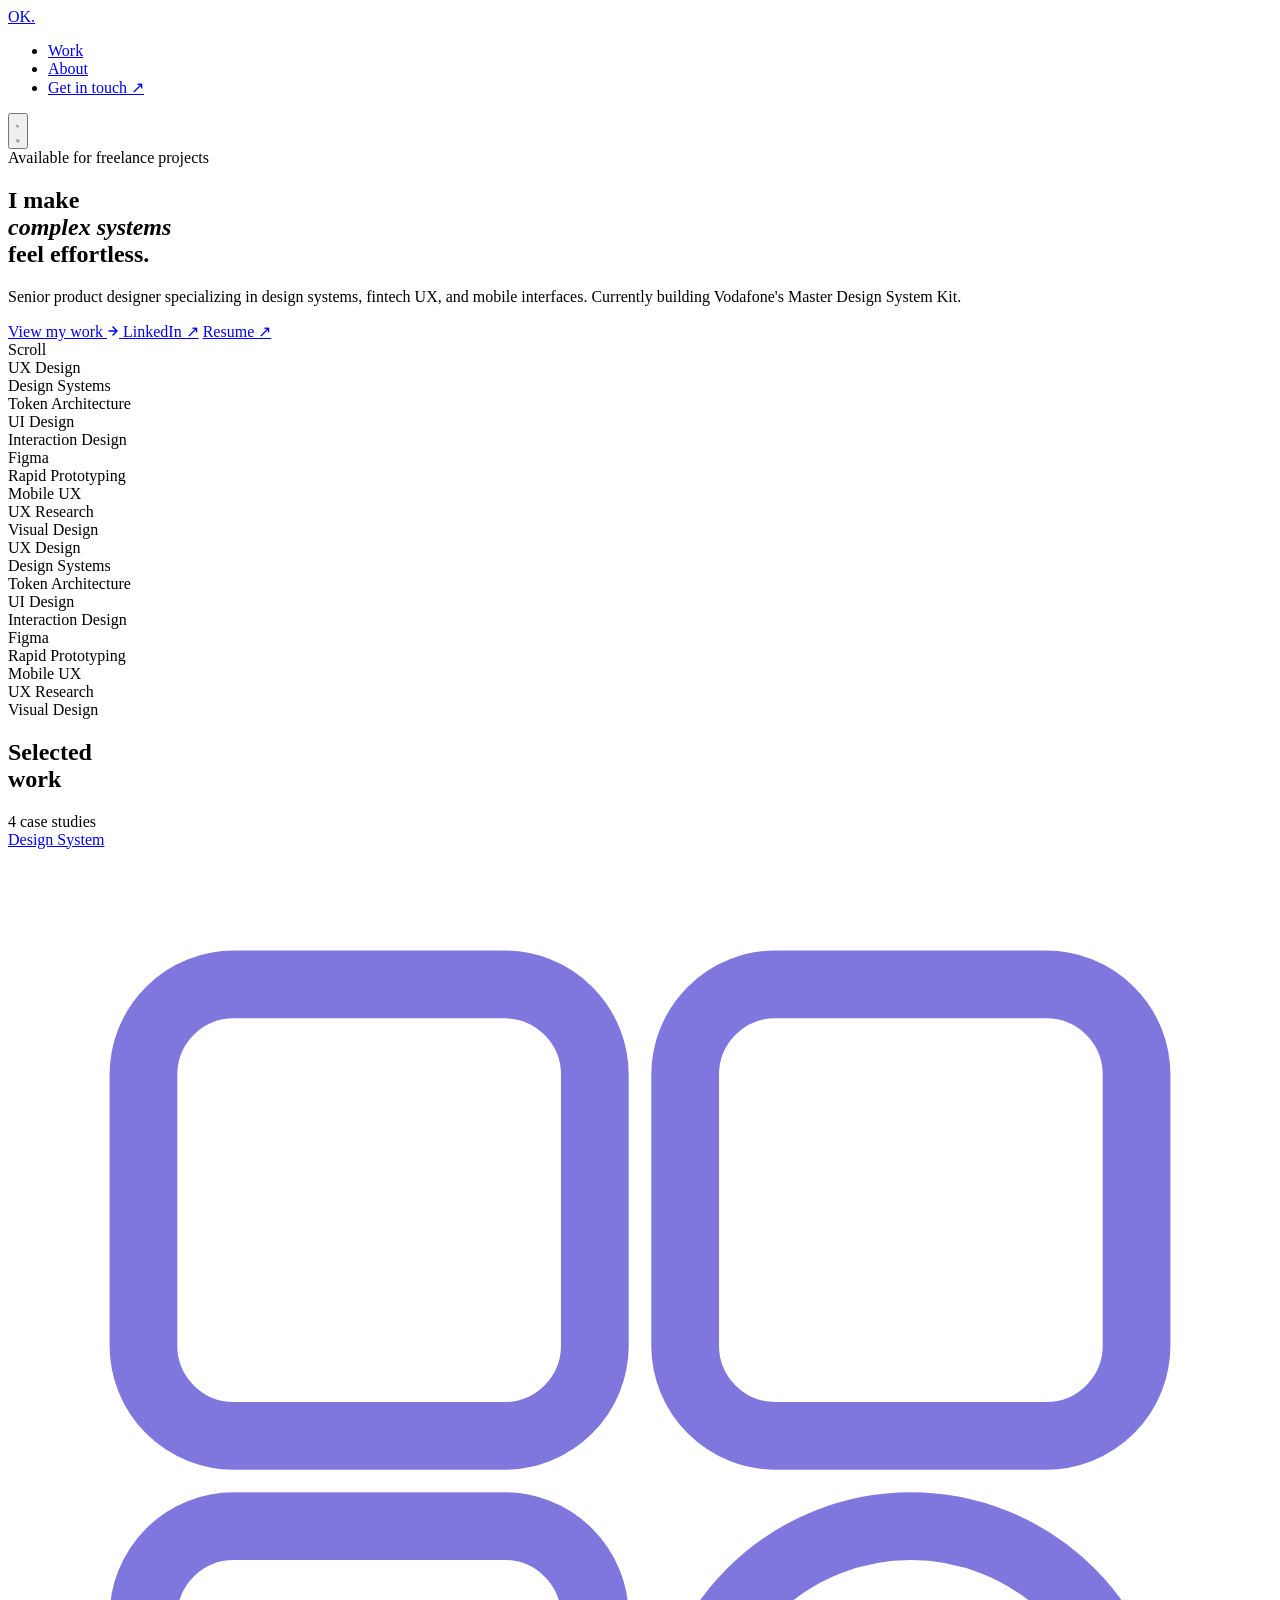
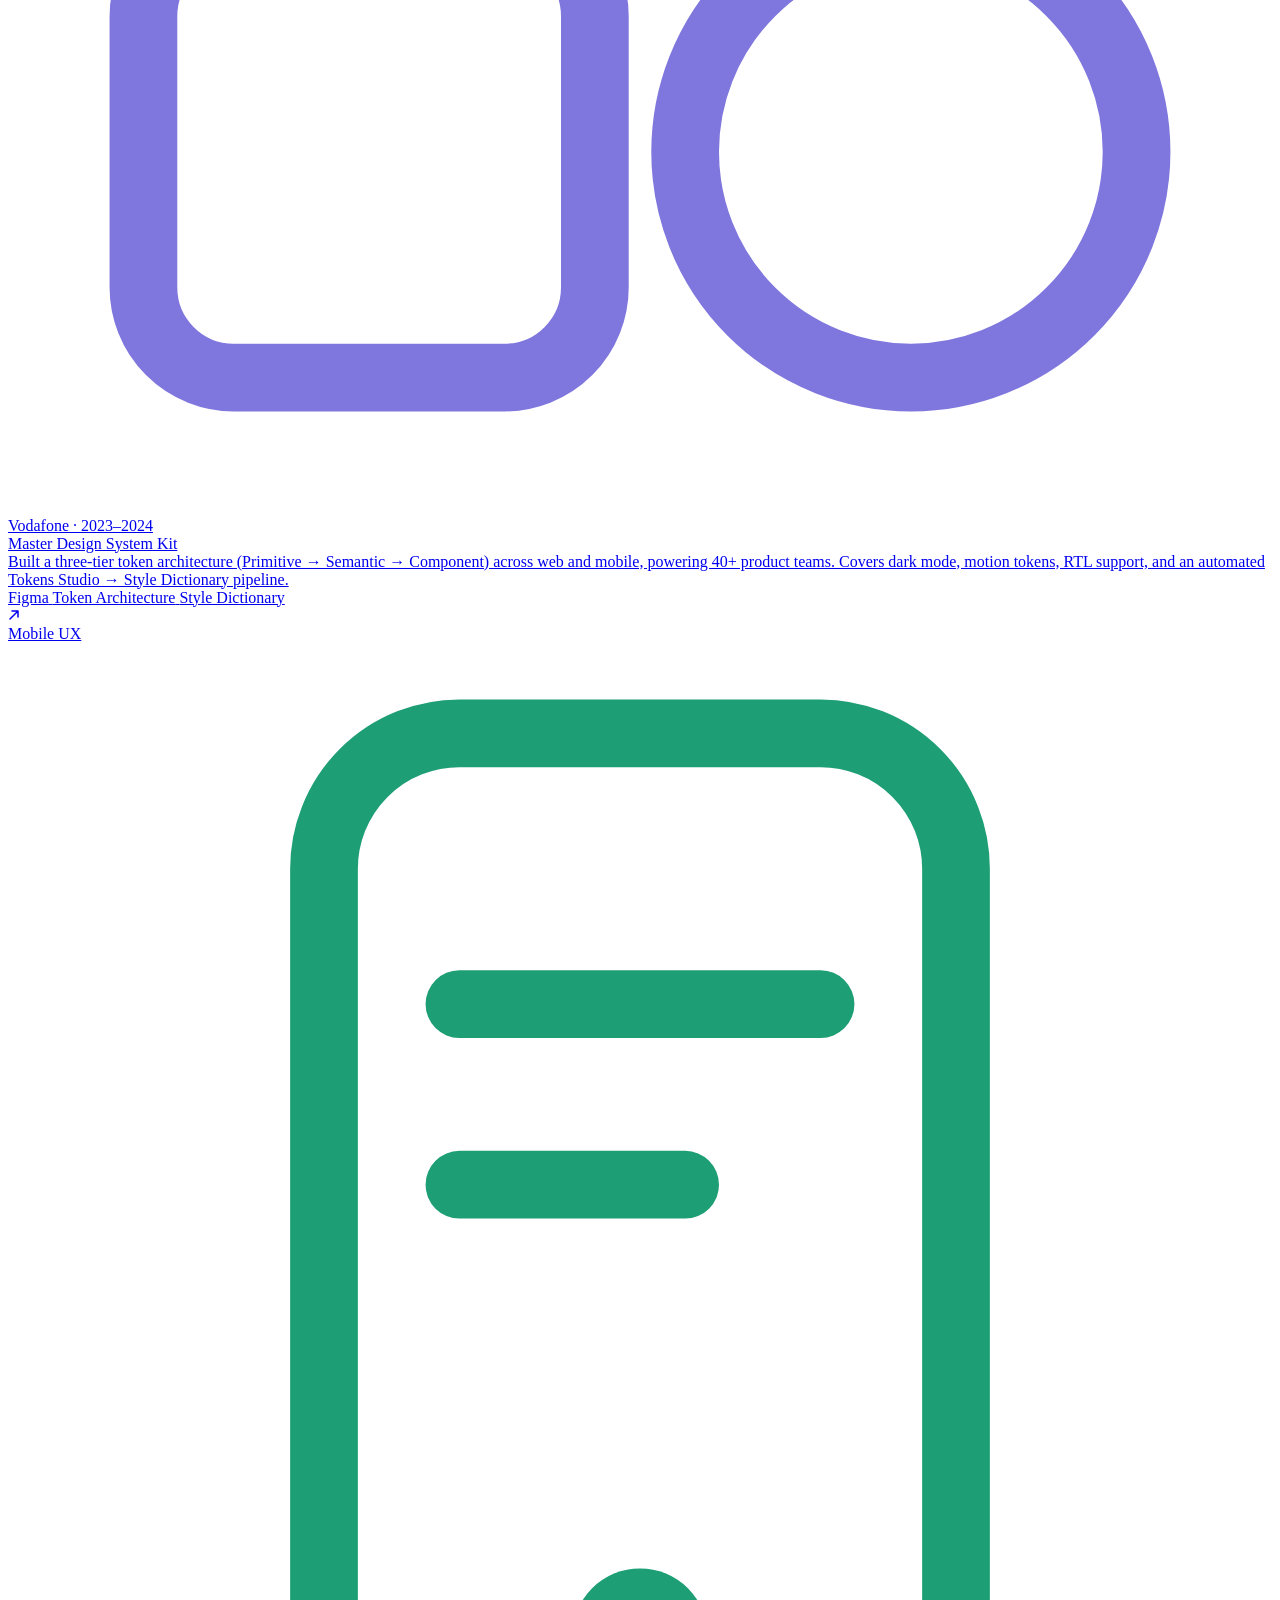
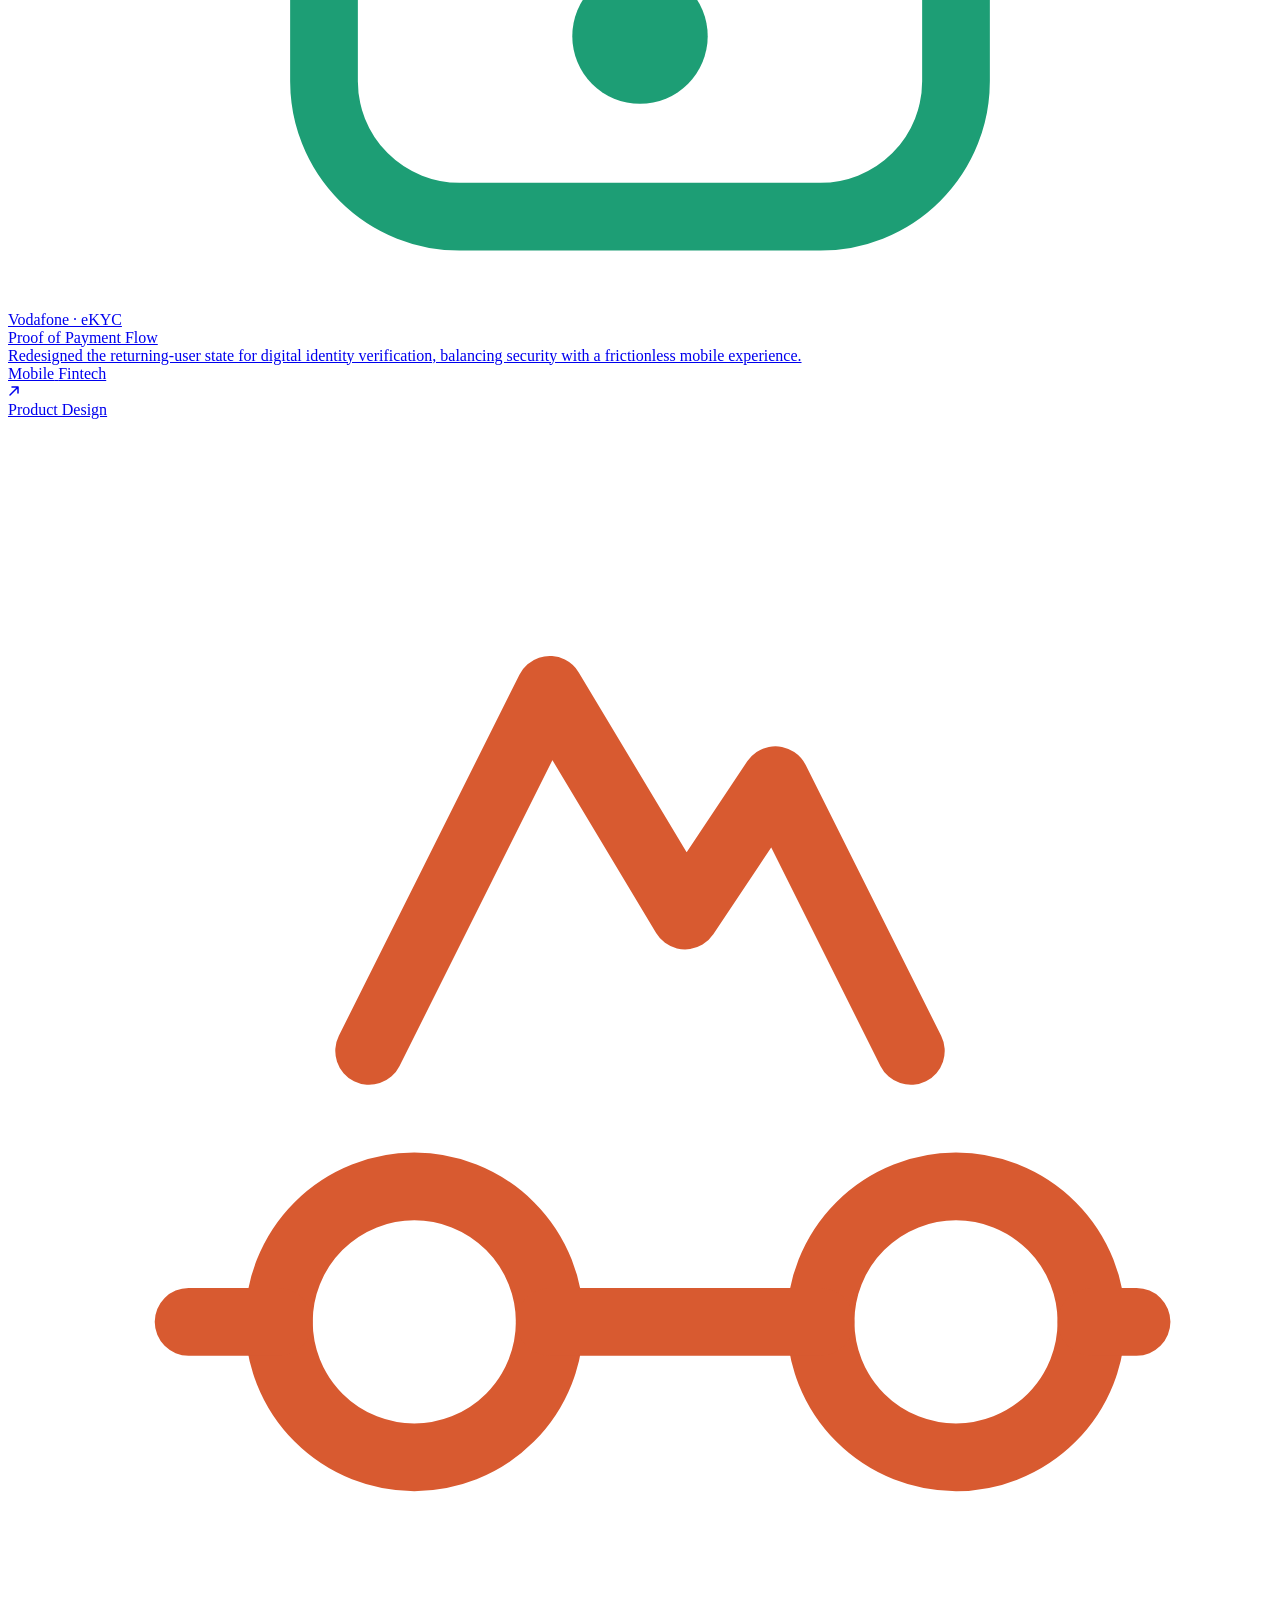
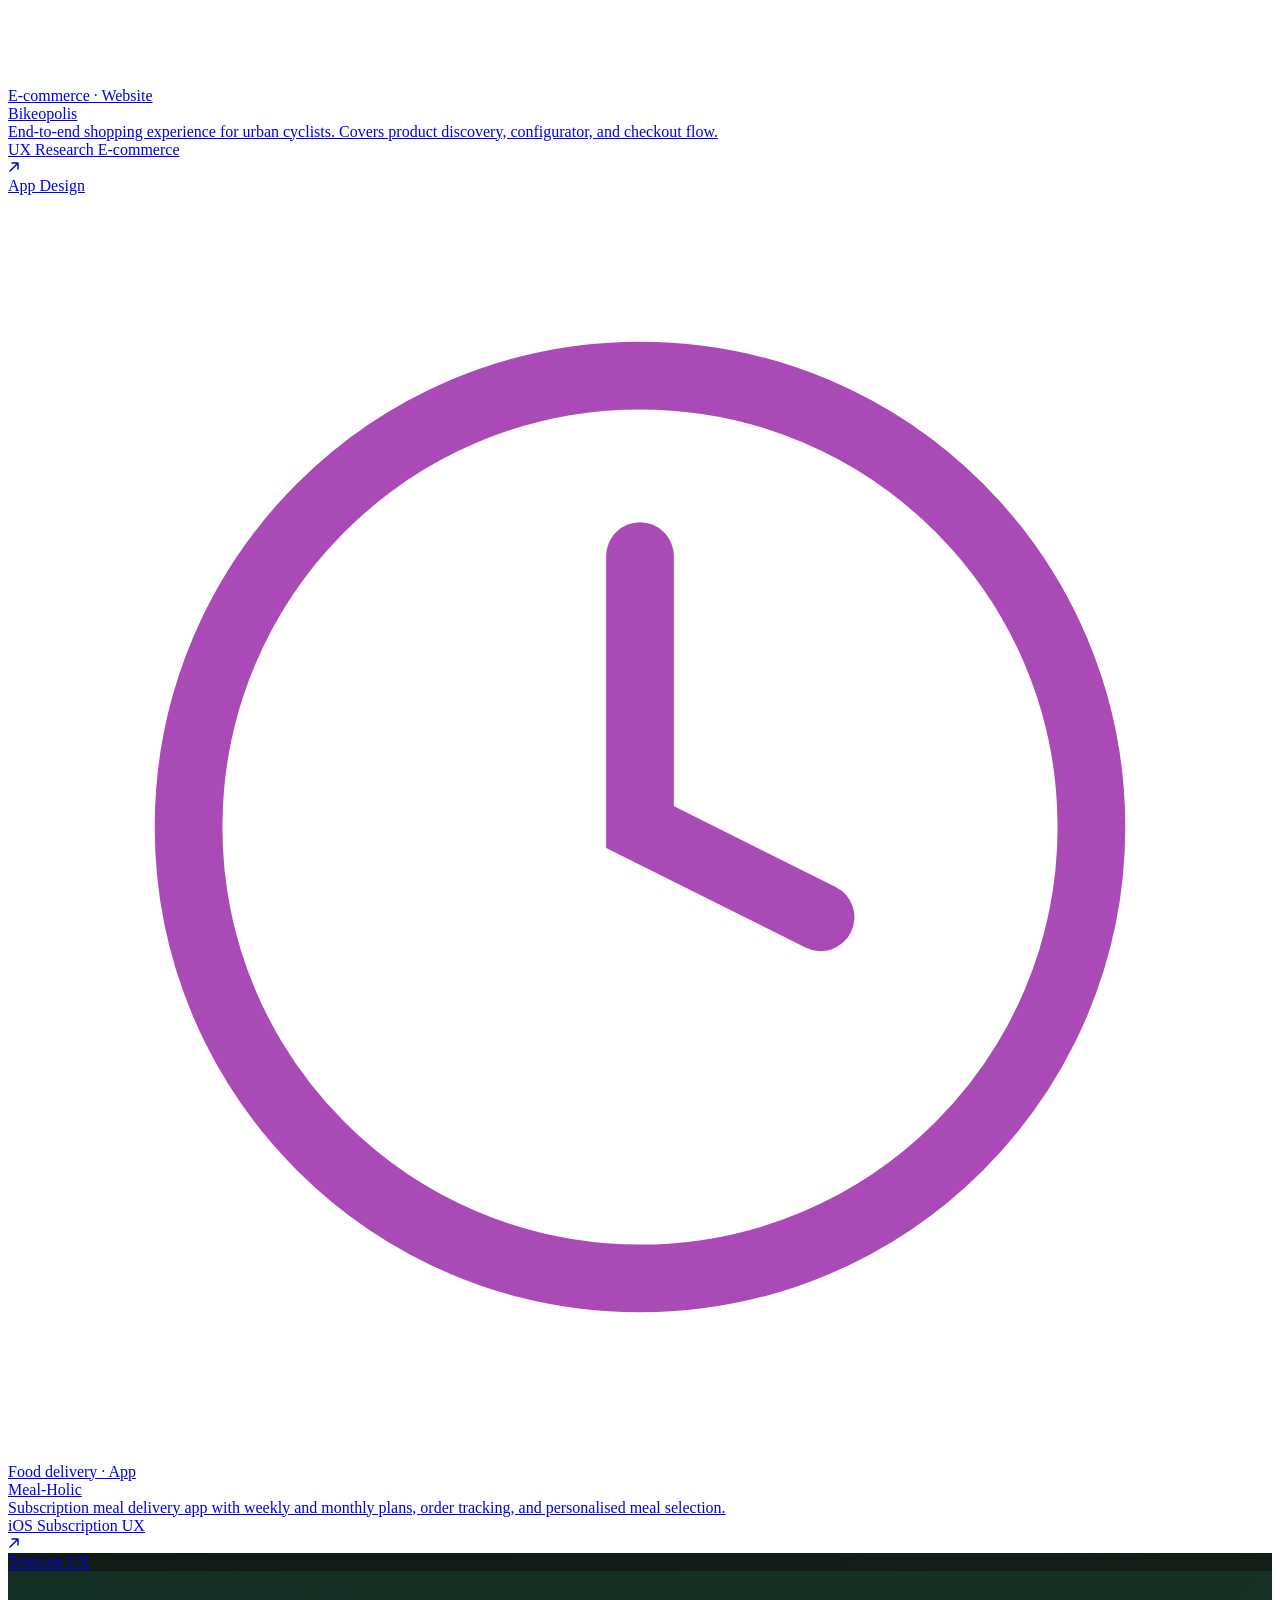
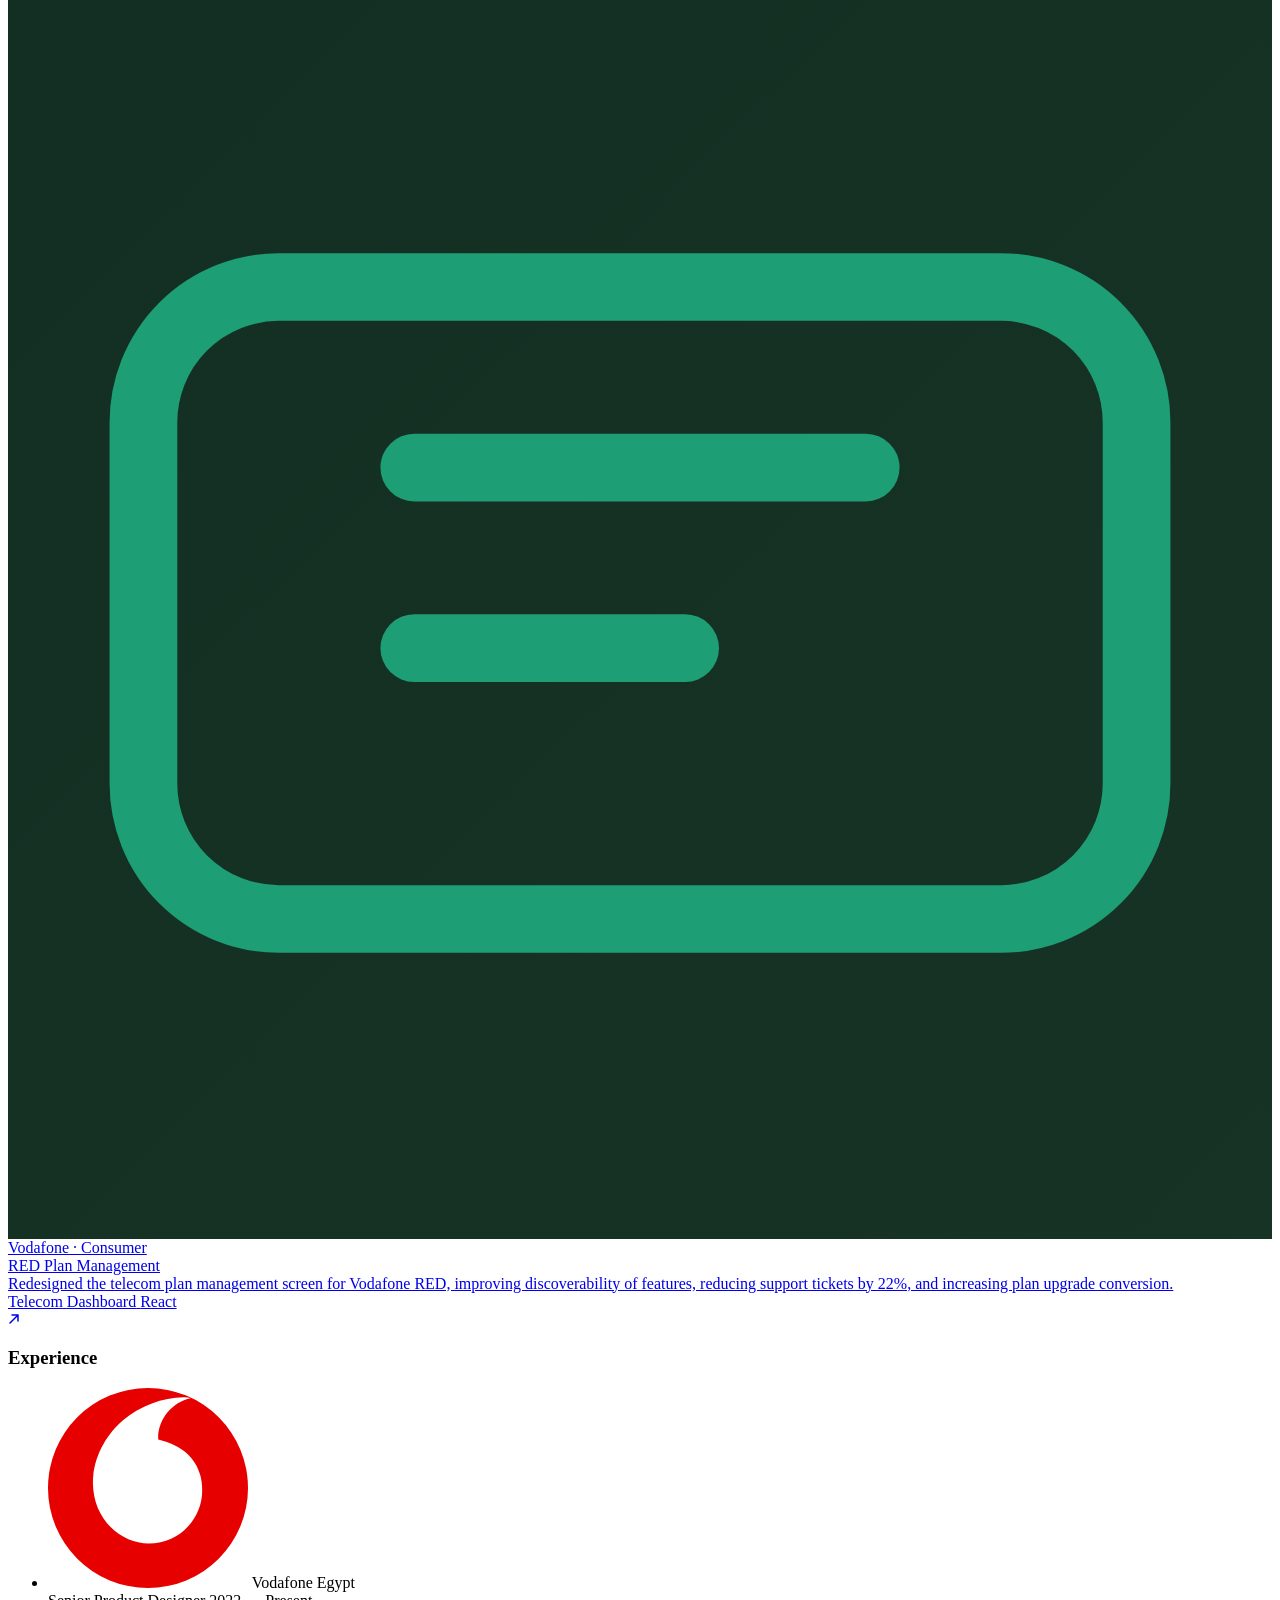
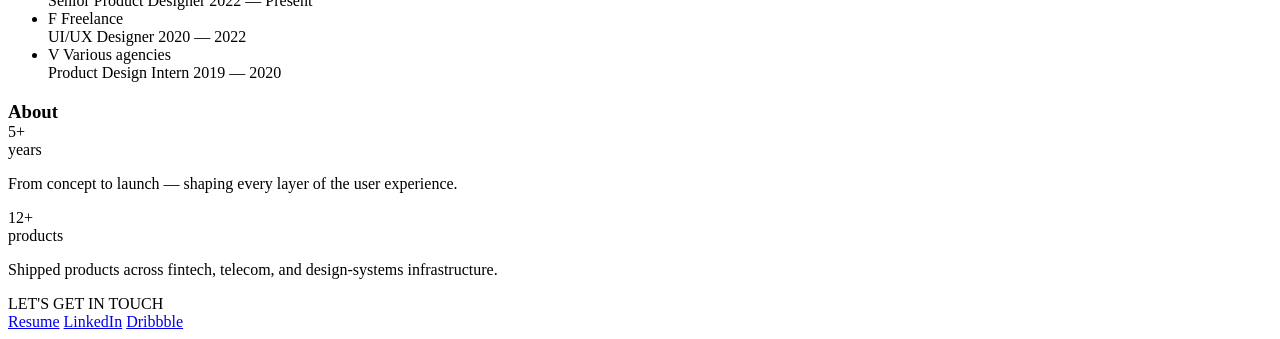
==== index.html @ c0271153 "Organize assets: move svgs to images/, remove old portfolio file" ====
<!DOCTYPE html>
<html lang="en">

<head>
  <meta charset="UTF-8">
  <meta name="viewport" content="width=device-width, initial-scale=1.0">
  <title>Omar Khalifa — Senior Product Designer</title>
  <link rel="preconnect" href="https://fonts.googleapis.com">
  <link
    href="https://fonts.googleapis.com/css2?family=Syne:wght@400;500;600;700;800&family=DM+Sans:ital,opsz,wght@0,9..40,300;0,9..40,400;0,9..40,500;1,9..40,300&display=swap"
    rel="stylesheet">
  <link rel="stylesheet" href="css/styles.css">
</head>

<body>

  <!-- CURSOR -->
  <div class="cursor" id="cursor"></div>

  <!-- NAV -->
  <nav id="nav">
    <div class="nav-pill">
      <a href="#" class="nav-logo">OK.</a>
      <div class="nav-extra">
        <ul class="nav-links">
          <li><a href="#work">Work</a></li>
          <li><a href="#about">About</a></li>
          <li><a href="#contact" class="nav-cta">Get in touch ↗</a></li>
        </ul>
        <button class="theme-toggle" id="themeToggle" aria-label="Toggle theme">
          <svg class="icon-moon" viewBox="0 0 16 16" fill="none">
            <path d="M13 9.5A5.5 5.5 0 1 1 6.5 3a4.5 4.5 0 0 0 6.5 6.5z" stroke="currentColor" stroke-width="1.3"
              stroke-linejoin="round" />
          </svg>
          <svg class="icon-sun" viewBox="0 0 16 16" fill="none">
            <circle cx="8" cy="8" r="3" stroke="currentColor" stroke-width="1.3" />
            <path d="M8 1.5v1.5M8 13v1.5M1.5 8H3M13 8h1.5M3.3 3.3l1 1M11.7 11.7l1 1M3.3 12.7l1-1M11.7 4.3l1-1"
              stroke="currentColor" stroke-width="1.3" stroke-linecap="round" />
          </svg>
        </button>
      </div>
    </div>
  </nav>

  <!-- HERO -->
  <section id="hero">
    <div class="hero-orb"></div>
    <div class="hero-orb-2"></div>
    <div class="hero-grid-line" style="left: 33.33%;"></div>
    <div class="hero-grid-line" style="left: 66.66%;"></div>

    <div class="available-badge">
      <div class="badge-dot"></div>
      <span class="badge-text">Available for freelance projects</span>
    </div>

    <h1 class="hero-headline">
      I make<br>
      <em>complex systems</em><br>
      <span class="muted">feel effortless.</span>
    </h1>

    <p class="hero-sub">
      Senior product designer specializing in design systems, fintech UX, and mobile interfaces. Currently building
      Vodafone's Master Design System Kit.
    </p>

    <div class="hero-actions">
      <a href="#work" class="btn-primary">
        View my work
        <svg width="12" height="12" viewBox="0 0 12 12" fill="none">
          <path d="M2 6h8M6 2l4 4-4 4" stroke="currentColor" stroke-width="1.5" stroke-linecap="round"
            stroke-linejoin="round" />
        </svg>
      </a>
      <a href="https://www.linkedin.com/in/omarkhalifaa/" target="_blank" class="btn-ghost">LinkedIn ↗</a>
      <a href="https://drive.google.com/file/d/1VOLhA-jyheDPpYvbT-YJpB28QQJotLIW/view" target="_blank"
        class="btn-ghost">Resume ↗</a>
    </div>

    <div class="hero-scroll-hint">
      <div class="scroll-line"></div>
      Scroll
    </div>
  </section>

  <!-- MARQUEE -->
  <div class="marquee-section">
    <div class="marquee-track">
      <!-- repeated twice for seamless loop -->
      <div class="marquee-item"><span>UX Design</span>
        <div class="marquee-dot"></div>
      </div>
      <div class="marquee-item"><span>Design Systems</span>
        <div class="marquee-dot"></div>
      </div>
      <div class="marquee-item"><span>Token Architecture</span>
        <div class="marquee-dot"></div>
      </div>
      <div class="marquee-item"><span>UI Design</span>
        <div class="marquee-dot"></div>
      </div>
      <div class="marquee-item"><span>Interaction Design</span>
        <div class="marquee-dot"></div>
      </div>
      <div class="marquee-item"><span>Figma</span>
        <div class="marquee-dot"></div>
      </div>
      <div class="marquee-item"><span>Rapid Prototyping</span>
        <div class="marquee-dot"></div>
      </div>
      <div class="marquee-item"><span>Mobile UX</span>
        <div class="marquee-dot"></div>
      </div>
      <div class="marquee-item"><span>UX Research</span>
        <div class="marquee-dot"></div>
      </div>
      <div class="marquee-item"><span>Visual Design</span>
        <div class="marquee-dot"></div>
      </div>
      <div class="marquee-item"><span>UX Design</span>
        <div class="marquee-dot"></div>
      </div>
      <div class="marquee-item"><span>Design Systems</span>
        <div class="marquee-dot"></div>
      </div>
      <div class="marquee-item"><span>Token Architecture</span>
        <div class="marquee-dot"></div>
      </div>
      <div class="marquee-item"><span>UI Design</span>
        <div class="marquee-dot"></div>
      </div>
      <div class="marquee-item"><span>Interaction Design</span>
        <div class="marquee-dot"></div>
      </div>
      <div class="marquee-item"><span>Figma</span>
        <div class="marquee-dot"></div>
      </div>
      <div class="marquee-item"><span>Rapid Prototyping</span>
        <div class="marquee-dot"></div>
      </div>
      <div class="marquee-item"><span>Mobile UX</span>
        <div class="marquee-dot"></div>
      </div>
      <div class="marquee-item"><span>UX Research</span>
        <div class="marquee-dot"></div>
      </div>
      <div class="marquee-item"><span>Visual Design</span>
        <div class="marquee-dot"></div>
      </div>
    </div>
  </div>

  <!-- WORK -->
  <section id="work">
    <div class="work-header reveal">
      <h2 class="work-title">Selected<br>work</h2>
      <span class="work-count">4 case studies</span>
    </div>

    <div class="cards-grid">

      <!-- CARD 1 — wide -->
      <a href="#" class="halo-card reveal reveal-delay-1">
        <div class="card-thumb t1">
          <span class="card-tag-pill">Design System</span>
          <div class="thumb-icon">
            <svg viewBox="0 0 28 28" fill="none" xmlns="http://www.w3.org/2000/svg">
              <rect x="3" y="3" width="10" height="10" rx="2" stroke="#7F77DD" stroke-width="1.5" />
              <rect x="15" y="3" width="10" height="10" rx="2" stroke="#7F77DD" stroke-width="1.5" />
              <rect x="3" y="15" width="10" height="10" rx="2" stroke="#7F77DD" stroke-width="1.5" />
              <circle cx="20" cy="20" r="5" stroke="#7F77DD" stroke-width="1.5" />
            </svg>
          </div>
        </div>
        <div class="card-body">
          <div class="card-category">Vodafone · 2023–2024</div>
          <div class="card-title">Master Design System Kit</div>
          <div class="card-desc">Built a three-tier token architecture (Primitive → Semantic → Component) across web and
            mobile, powering 40+ product teams. Covers dark mode, motion tokens, RTL support, and an automated Tokens
            Studio → Style Dictionary pipeline.</div>
        </div>
        <div class="card-footer">
          <div class="card-tags">
            <span class="tag">Figma</span>
            <span class="tag">Token Architecture</span>
            <span class="tag">Style Dictionary</span>
          </div>
          <div class="card-arrow">
            <svg width="12" height="12" viewBox="0 0 12 12" fill="none">
              <path d="M2 10L10 2M10 2H4M10 2v6" stroke="currentColor" stroke-width="1.5" stroke-linecap="round"
                stroke-linejoin="round" />
            </svg>
          </div>
        </div>
      </a>

      <!-- CARD 2 -->
      <a href="#" class="halo-card reveal reveal-delay-2">
        <div class="card-thumb t2">
          <span class="card-tag-pill">Mobile UX</span>
          <div class="thumb-icon">
            <svg viewBox="0 0 28 28" fill="none" xmlns="http://www.w3.org/2000/svg">
              <rect x="7" y="2" width="14" height="24" rx="3" stroke="#1D9E75" stroke-width="1.5" />
              <circle cx="14" cy="22" r="1.5" fill="#1D9E75" />
              <path d="M10 8h8M10 12h5" stroke="#1D9E75" stroke-width="1.5" stroke-linecap="round" />
            </svg>
          </div>
        </div>
        <div class="card-body">
          <div class="card-category">Vodafone · eKYC</div>
          <div class="card-title">Proof of Payment Flow</div>
          <div class="card-desc">Redesigned the returning-user state for digital identity verification, balancing
            security with a frictionless mobile experience.</div>
        </div>
        <div class="card-footer">
          <div class="card-tags">
            <span class="tag">Mobile</span>
            <span class="tag">Fintech</span>
          </div>
          <div class="card-arrow">
            <svg width="12" height="12" viewBox="0 0 12 12" fill="none">
              <path d="M2 10L10 2M10 2H4M10 2v6" stroke="currentColor" stroke-width="1.5" stroke-linecap="round"
                stroke-linejoin="round" />
            </svg>
          </div>
        </div>
      </a>

      <!-- CARD 3 -->
      <a href="#" class="halo-card reveal reveal-delay-3">
        <div class="card-thumb t3">
          <span class="card-tag-pill">Product Design</span>
          <div class="thumb-icon">
            <svg viewBox="0 0 28 28" fill="none" xmlns="http://www.w3.org/2000/svg">
              <circle cx="9" cy="20" r="3" stroke="#D85A30" stroke-width="1.5" />
              <circle cx="21" cy="20" r="3" stroke="#D85A30" stroke-width="1.5" />
              <path d="M4 20H6M12 20h6M24 20h1" stroke="#D85A30" stroke-width="1.5" stroke-linecap="round" />
              <path d="M8 14l4-8 3 5 2-3 3 6" stroke="#D85A30" stroke-width="1.5" stroke-linecap="round"
                stroke-linejoin="round" />
            </svg>
          </div>
        </div>
        <div class="card-body">
          <div class="card-category">E-commerce · Website</div>
          <div class="card-title">Bikeopolis</div>
          <div class="card-desc">End-to-end shopping experience for urban cyclists. Covers product discovery,
            configurator, and checkout flow.</div>
        </div>
        <div class="card-footer">
          <div class="card-tags">
            <span class="tag">UX Research</span>
            <span class="tag">E-commerce</span>
          </div>
          <div class="card-arrow">
            <svg width="12" height="12" viewBox="0 0 12 12" fill="none">
              <path d="M2 10L10 2M10 2H4M10 2v6" stroke="currentColor" stroke-width="1.5" stroke-linecap="round"
                stroke-linejoin="round" />
            </svg>
          </div>
        </div>
      </a>

      <!-- CARD 4 -->
      <a href="#" class="halo-card reveal reveal-delay-1">
        <div class="card-thumb t4">
          <span class="card-tag-pill">App Design</span>
          <div class="thumb-icon">
            <svg viewBox="0 0 28 28" fill="none" xmlns="http://www.w3.org/2000/svg">
              <path d="M14 4C8.477 4 4 8.477 4 14s4.477 10 10 10 10-4.477 10-10S19.523 4 14 4z" stroke="#AA4AB7"
                stroke-width="1.5" />
              <path d="M14 8v6l4 2" stroke="#AA4AB7" stroke-width="1.5" stroke-linecap="round" />
            </svg>
          </div>
        </div>
        <div class="card-body">
          <div class="card-category">Food delivery · App</div>
          <div class="card-title">Meal-Holic</div>
          <div class="card-desc">Subscription meal delivery app with weekly and monthly plans, order tracking, and
            personalised meal selection.</div>
        </div>
        <div class="card-footer">
          <div class="card-tags">
            <span class="tag">iOS</span>
            <span class="tag">Subscription UX</span>
          </div>
          <div class="card-arrow">
            <svg width="12" height="12" viewBox="0 0 12 12" fill="none">
              <path d="M2 10L10 2M10 2H4M10 2v6" stroke="currentColor" stroke-width="1.5" stroke-linecap="round"
                stroke-linejoin="round" />
            </svg>
          </div>
        </div>
      </a>

      <!-- CARD 5 — wide -->
      <a href="#" class="halo-card reveal reveal-delay-2">
        <div class="card-thumb t1" style="background: linear-gradient(135deg, #121a14 0%, #162018 100%);">
          <span class="card-tag-pill">Telecom UX</span>
          <div class="thumb-icon" style="background: rgba(29,158,117,0.15);">
            <svg viewBox="0 0 28 28" fill="none" xmlns="http://www.w3.org/2000/svg">
              <rect x="3" y="7" width="22" height="14" rx="3" stroke="#1D9E75" stroke-width="1.5" />
              <path d="M9 11h10M9 15h6" stroke="#1D9E75" stroke-width="1.5" stroke-linecap="round" />
            </svg>
          </div>
        </div>
        <div class="card-body">
          <div class="card-category">Vodafone · Consumer</div>
          <div class="card-title">RED Plan Management</div>
          <div class="card-desc">Redesigned the telecom plan management screen for Vodafone RED, improving
            discoverability of features, reducing support tickets by 22%, and increasing plan upgrade conversion.</div>
        </div>
        <div class="card-footer">
          <div class="card-tags">
            <span class="tag">Telecom</span>
            <span class="tag">Dashboard</span>
            <span class="tag">React</span>
          </div>
          <div class="card-arrow">
            <svg width="12" height="12" viewBox="0 0 12 12" fill="none">
              <path d="M2 10L10 2M10 2H4M10 2v6" stroke="currentColor" stroke-width="1.5" stroke-linecap="round"
                stroke-linejoin="round" />
            </svg>
          </div>
        </div>
      </a>

    </div>
  </section>

  <!-- ABOUT -->
  <section id="about">

    <div class="experience-block reveal">
      <h3 class="exp-heading">Experience</h3>
      <ul class="exp-rows">
        <li class="exp-row">
          <div class="exp-left">
            <span class="exp-logo exp-logo-vodafone" aria-hidden="true">
              <img class="exp-logo-img" src="images/vodafone.svg" alt="">
            </span>
            <span class="exp-company-name">Vodafone Egypt</span>
          </div>
          <div class="exp-right">
            <span class="exp-role-name">Senior Product Designer</span>
            <span class="exp-years">2022 — Present</span>
          </div>
        </li>
        <li class="exp-row">
          <div class="exp-left">
            <span class="exp-logo exp-logo-freelance" aria-hidden="true">F</span>
            <span class="exp-company-name">Freelance</span>
          </div>
          <div class="exp-right">
            <span class="exp-role-name">UI/UX Designer</span>
            <span class="exp-years">2020 — 2022</span>
          </div>
        </li>
        <li class="exp-row">
          <div class="exp-left">
            <span class="exp-logo exp-logo-agency" aria-hidden="true">V</span>
            <span class="exp-company-name">Various agencies</span>
          </div>
          <div class="exp-right">
            <span class="exp-role-name">Product Design Intern</span>
            <span class="exp-years">2019 — 2020</span>
          </div>
        </li>
      </ul>
    </div>

    <div class="about-grid">
      <div class="reveal">
        <h3 class="exp-heading about-main-heading" style="margin-bottom: 0;">About</h3>
      </div>

      <div class="reveal reveal-delay-1">
        <div class="about-stats">
          <div class="about-stat">
            <div class="about-stat-num">5+</div>
            <div class="about-stat-label">years</div>
            <p class="about-stat-desc">From concept to launch — shaping every layer of the user experience.</p>
          </div>
          <div class="about-stat">
            <div class="about-stat-num">12+</div>
            <div class="about-stat-label">products</div>
            <p class="about-stat-desc">Shipped products across fintech, telecom, and design-systems infrastructure.</p>
          </div>
        </div>
      </div>
    </div>

  </section>

  <!-- CONTACT -->
  <section id="contact">
    <div class="contact-bar reveal">
      <div class="contact-left">
        <span class="contact-dot"></span>
        <span class="contact-label">LET'S GET IN TOUCH</span>
      </div>
      <div class="contact-center">
        <a href="https://drive.google.com/file/d/1VOLhA-jyheDPpYvbT-YJpB28QQJotLIW/view" target="_blank"
          class="contact-pill">Resume</a>
        <a href="https://www.linkedin.com/in/omarkhalifaa/" target="_blank" class="contact-pill">LinkedIn</a>
        <a href="https://dribbble.com" target="_blank" class="contact-pill">Dribbble</a>
      </div>
      <div class="contact-right"></div>
    </div>
  </section>

  <script src="js/main.js"></script>
</body>

</html>
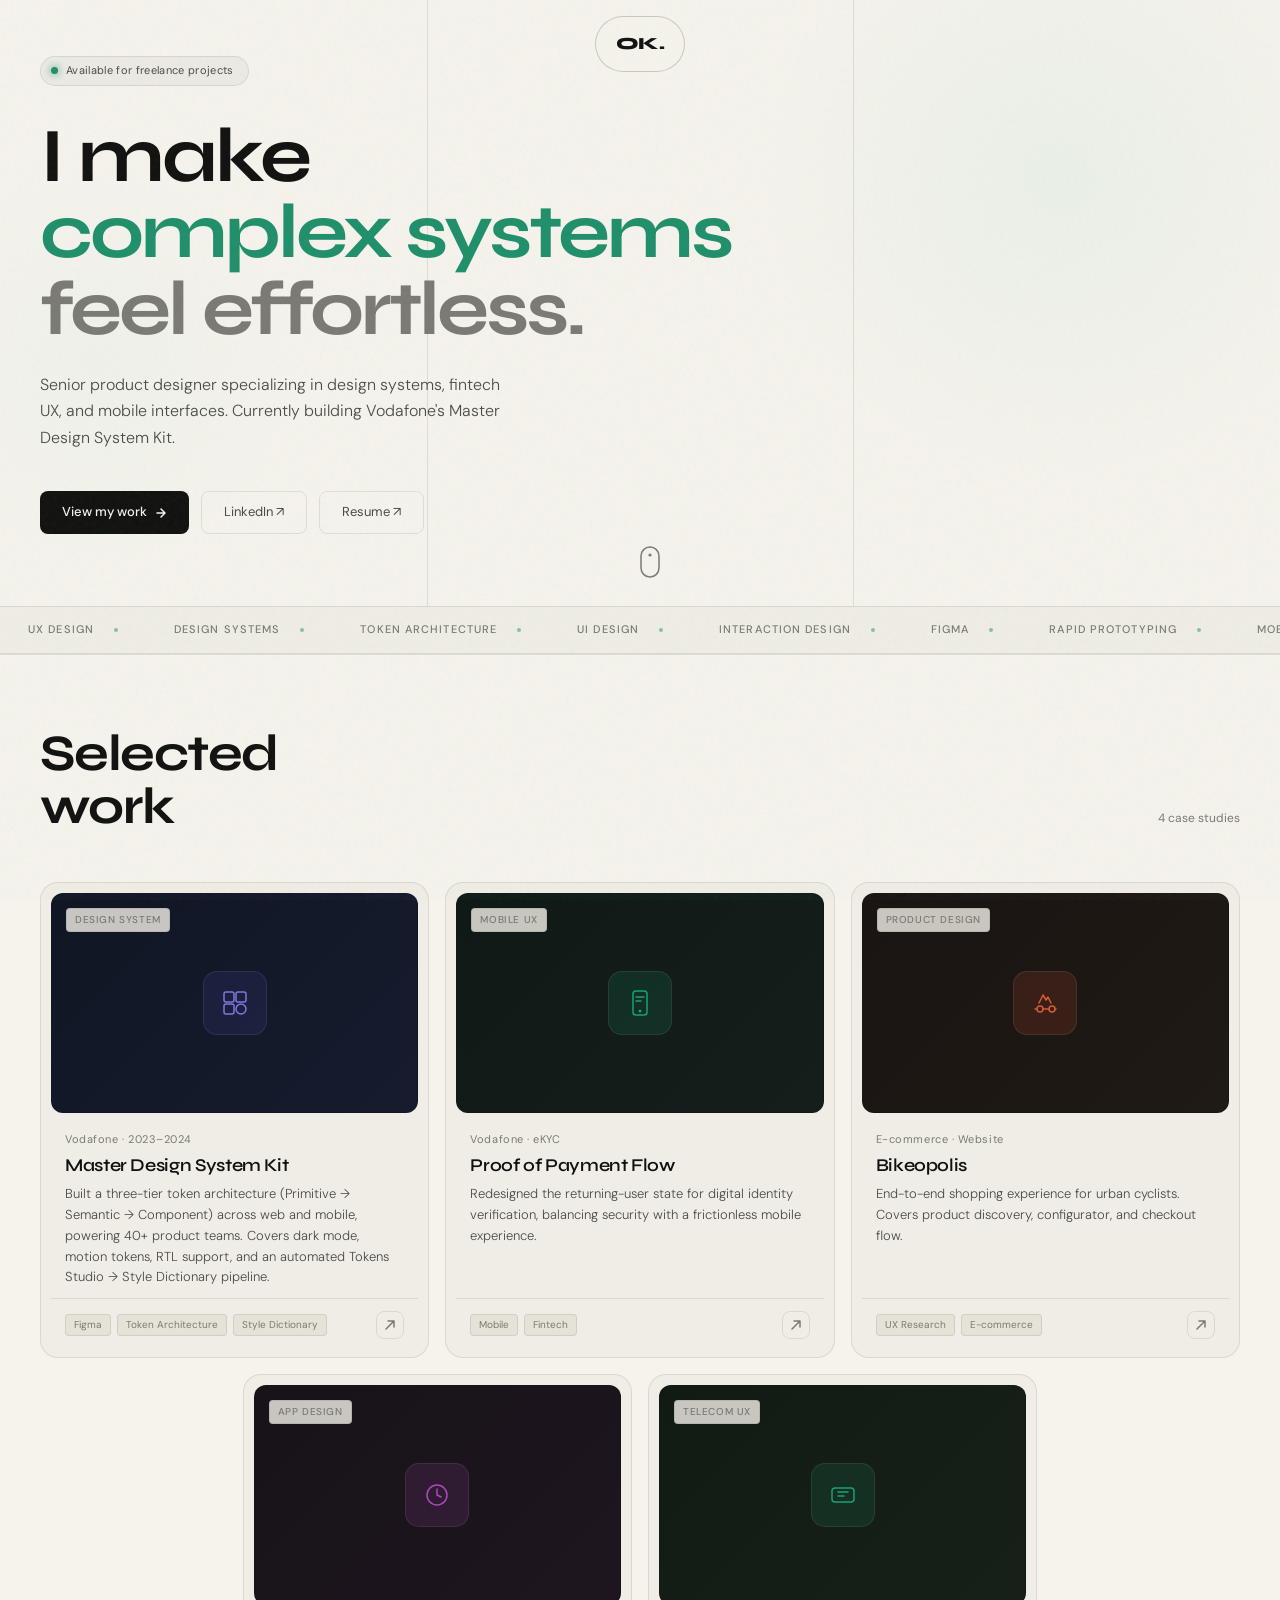
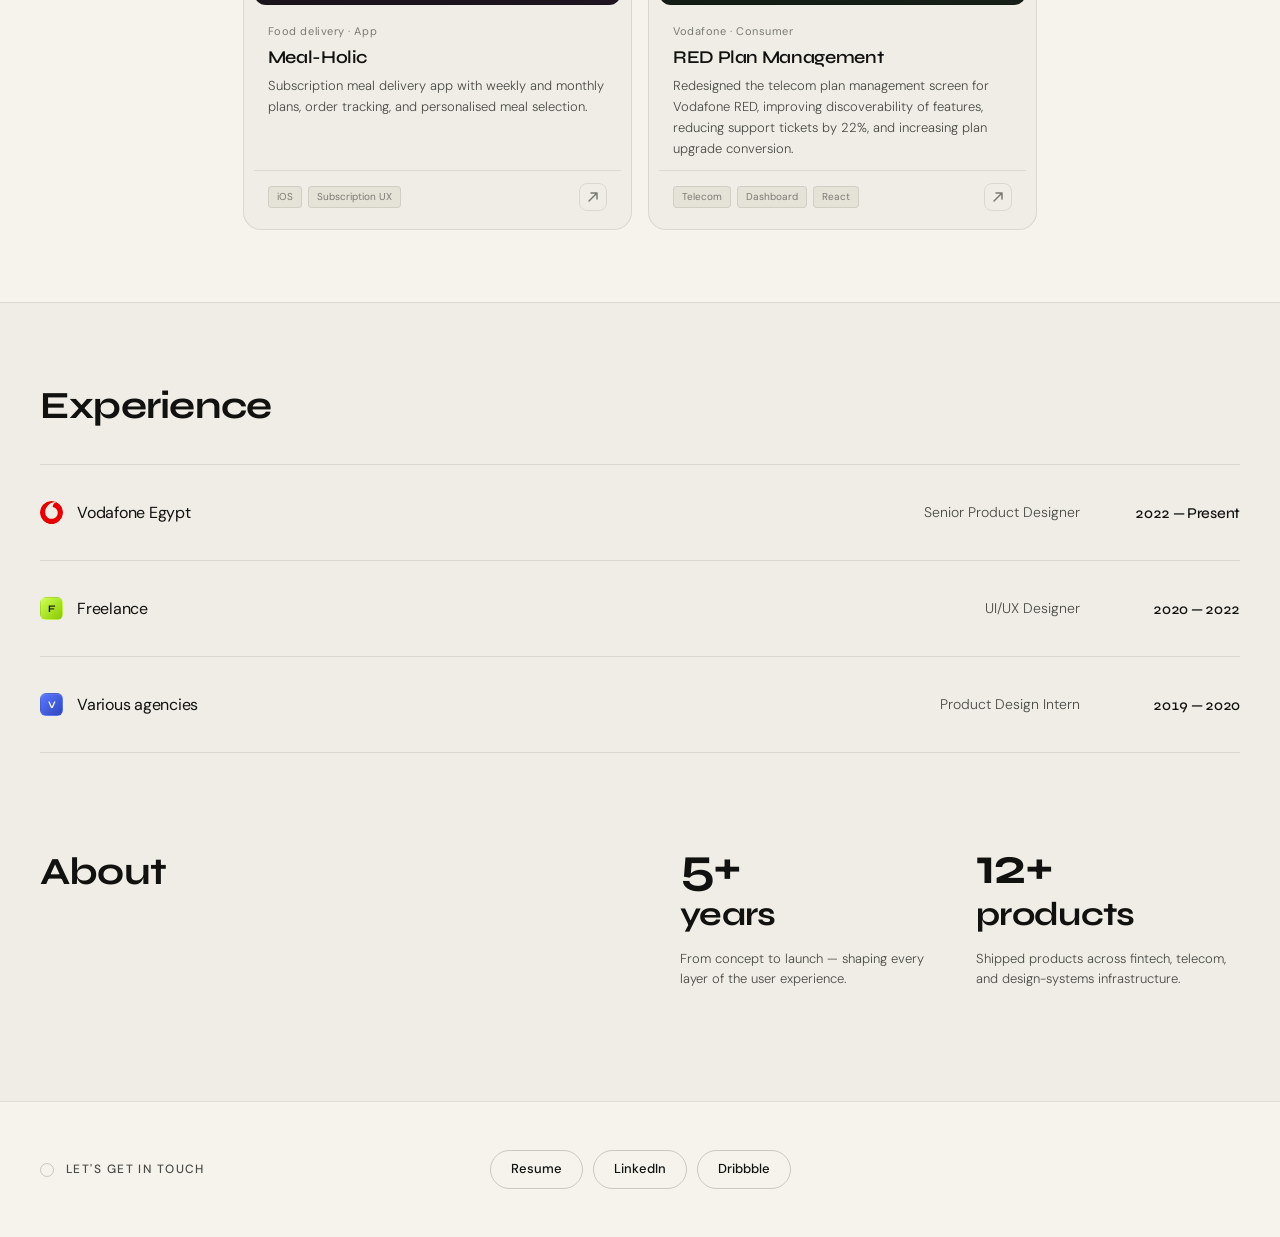
==== commit 5deb21c2: "Improve mobile UX: touch hover FX, nav auto-collapse, scroll indicator - Disable custom cursor and h" ====
--- a/index.html
+++ b/index.html
@@ -78,9 +78,11 @@
         class="btn-ghost">Resume ↗</a>
     </div>
 
-    <div class="hero-scroll-hint">
-      <div class="scroll-line"></div>
-      Scroll
+    <div class="hero-scroll-hint" aria-hidden="true">
+      <svg class="scroll-mouse" viewBox="0 0 20 32" fill="none">
+        <rect x="1" y="1" width="18" height="30" rx="9" stroke="currentColor" stroke-width="1.5"/>
+        <circle class="scroll-wheel" cx="10" cy="9" r="1.6" fill="currentColor"/>
+      </svg>
     </div>
   </section>
 
--- a/css/styles.css
+++ b/css/styles.css
@@ -0,0 +1,1155 @@
+*, *::before, *::after { box-sizing: border-box; margin: 0; padding: 0; }
+
+:root {
+  --bg:        #0C0C0B;
+  --bg-2:      #111110;
+  --bg-3:      #181817;
+  --bg-4:      #1F1F1E;
+  --border:    rgba(255,255,255,0.07);
+  --border-2:  rgba(255,255,255,0.12);
+  --text-1:    #F5F4EE;
+  --text-2:    #B8B8B1;
+  --text-3:    #7A7A73;
+  --accent:    #5DCAA5;
+  --accent-dim: rgba(93,202,165,0.1);
+  --red:       #E8524A;
+  --nav-bg:    rgba(12,12,11,0.85);
+  --surface-soft: rgba(255,255,255,0.04);
+  --pill-bg:   rgba(12,12,11,0.7);
+  --noise-opacity: 0.025;
+  --cursor-blend: difference;
+}
+
+[data-theme="light"] {
+  --bg:        #F5F3EC;
+  --bg-2:      #EFEDE5;
+  --bg-3:      #E5E2D8;
+  --bg-4:      #DCD9CE;
+  --border:    rgba(10,10,8,0.09);
+  --border-2:  rgba(10,10,8,0.18);
+  --text-1:    #111110;
+  --text-2:    #4A4A46;
+  --text-3:    #7A7A73;
+  --accent:    #1F8F6A;
+  --accent-dim: rgba(31,143,106,0.12);
+  --red:       #C4372F;
+  --nav-bg:    rgba(245,243,236,0.85);
+  --surface-soft: rgba(10,10,8,0.035);
+  --pill-bg:   rgba(245,243,236,0.8);
+  --noise-opacity: 0.04;
+  --cursor-blend: normal;
+}
+
+html { scroll-behavior: smooth; }
+
+body {
+  background: var(--bg);
+  color: var(--text-1);
+  font-family: 'DM Sans', sans-serif;
+  font-size: 15px;
+  line-height: 1.6;
+  overflow-x: hidden;
+  -webkit-font-smoothing: antialiased;
+  transition: background 0.3s ease, color 0.3s ease;
+}
+
+.theme-toggle {
+  display: inline-flex;
+  align-items: center;
+  justify-content: center;
+  width: 32px;
+  height: 32px;
+  border-radius: 8px;
+  border: 1px solid var(--border-2);
+  background: transparent;
+  color: var(--text-2);
+  cursor: pointer;
+  padding: 0;
+  transition: color 0.2s, border-color 0.2s, background 0.2s;
+}
+.theme-toggle:hover { color: var(--text-1); background: var(--bg-3); }
+.theme-toggle svg { width: 15px; height: 15px; }
+.theme-toggle .icon-sun { display: none; }
+.theme-toggle .icon-moon { display: block; }
+[data-theme="light"] .theme-toggle .icon-sun { display: block; }
+[data-theme="light"] .theme-toggle .icon-moon { display: none; }
+
+/* ── NOISE OVERLAY ── */
+body::before {
+  content: '';
+  position: fixed;
+  inset: 0;
+  background-image: url("data:image/svg+xml,%3Csvg viewBox='0 0 256 256' xmlns='http://www.w3.org/2000/svg'%3E%3Cfilter id='noise'%3E%3CfeTurbulence type='fractalNoise' baseFrequency='0.9' numOctaves='4' stitchTiles='stitch'/%3E%3C/filter%3E%3Crect width='100%25' height='100%25' filter='url(%23noise)' opacity='1'/%3E%3C/svg%3E");
+  opacity: var(--noise-opacity);
+  pointer-events: none;
+  z-index: 9999;
+}
+
+/* ── NAV ── */
+nav {
+  position: fixed;
+  top: 16px; left: 0; right: 0;
+  z-index: 100;
+  display: flex;
+  justify-content: center;
+  pointer-events: none;
+}
+
+.nav-pill {
+  pointer-events: auto;
+  display: flex;
+  align-items: center;
+  gap: 0;
+  height: 56px;
+  padding: 0 20px;
+  border-radius: 100px;
+  border: 1px solid var(--border-2);
+  background: var(--nav-bg);
+  backdrop-filter: blur(14px);
+  -webkit-backdrop-filter: blur(14px);
+  transition: gap 1.6s cubic-bezier(0.22, 1, 0.36, 1), padding 1.6s cubic-bezier(0.22, 1, 0.36, 1);
+}
+
+.nav-extra {
+  display: flex;
+  align-items: center;
+  gap: 24px;
+  max-width: 0;
+  opacity: 0;
+  overflow-x: clip;
+  overflow-y: visible;
+  white-space: nowrap;
+  transform: translateX(-4px);
+  transition: max-width 1.7s cubic-bezier(0.22, 1, 0.36, 1), opacity 1.1s ease 0.25s, transform 1.4s cubic-bezier(0.22, 1, 0.36, 1);
+}
+
+.nav-pill:hover .nav-extra,
+.nav-pill:focus-within .nav-extra {
+  max-width: 800px;
+  opacity: 1;
+  transform: translateX(0);
+}
+
+.nav-pill:hover,
+.nav-pill:focus-within {
+  gap: 22px;
+  padding: 0 14px 0 22px;
+}
+
+.nav-logo {
+  font-family: 'Syne', sans-serif;
+  font-weight: 800;
+  font-size: 17px;
+  color: var(--text-1);
+  letter-spacing: -0.02em;
+  text-decoration: none;
+}
+
+.nav-links {
+  display: flex;
+  align-items: center;
+  gap: 32px;
+  list-style: none;
+  flex-shrink: 0;
+}
+
+.nav-links li { flex-shrink: 0; }
+.nav-extra > * { flex-shrink: 0; }
+
+.nav-links a {
+  font-size: 13px;
+  color: var(--text-2);
+  text-decoration: none;
+  transition: color 0.2s;
+}
+.nav-links a:hover { color: var(--text-1); }
+
+.nav-cta {
+  font-size: 12px;
+  font-weight: 500;
+  color: var(--text-1);
+  background: transparent;
+  border: 1px solid var(--border-2);
+  border-radius: 6px;
+  padding: 7px 16px;
+  text-decoration: none;
+  transition: background 0.2s, border-color 0.2s;
+}
+.nav-cta:hover {
+  background: var(--bg-3);
+  border-color: rgba(255,255,255,0.2);
+}
+
+/* ── CONTENT LOCK (1920px via dynamic padding) ── */
+
+/* ── HERO ── */
+#hero {
+  min-height: auto;
+  display: flex;
+  flex-direction: column;
+  justify-content: flex-start;
+  padding: 56px max(40px, calc((100% - 1920px) / 2)) 72px;
+  position: relative;
+  overflow: hidden;
+}
+
+#hero::before {
+  content: '';
+  position: absolute;
+  inset: 0;
+  opacity: 0;
+  transition: opacity 0.4s ease;
+  background: radial-gradient(600px circle at var(--mx, 50%) var(--my, 50%), rgba(93,202,165,0.12), transparent 55%);
+  pointer-events: none;
+  z-index: 0;
+}
+
+#hero:hover::before { opacity: 1; }
+
+.hero-orb {
+  position: absolute;
+  top: -120px;
+  right: -80px;
+  width: 600px;
+  height: 600px;
+  border-radius: 50%;
+  background: radial-gradient(circle, rgba(93,202,165,0.07) 0%, transparent 70%);
+  pointer-events: none;
+}
+
+.hero-orb-2 {
+  position: absolute;
+  bottom: 40px;
+  left: -100px;
+  width: 400px;
+  height: 400px;
+  border-radius: 50%;
+  background: radial-gradient(circle, rgba(93,202,165,0.04) 0%, transparent 70%);
+  pointer-events: none;
+}
+
+.hero-grid-line {
+  position: absolute;
+  top: 0; bottom: 0;
+  width: 1px;
+  background: var(--border);
+  pointer-events: none;
+}
+
+.available-badge {
+  display: inline-flex;
+  align-items: center;
+  gap: 8px;
+  background: var(--surface-soft);
+  border: 1px solid var(--border);
+  border-radius: 100px;
+  padding: 5px 14px 5px 10px;
+  margin-bottom: 32px;
+  width: fit-content;
+  opacity: 0;
+  animation: fadeUp 0.6s 0.1s ease forwards;
+}
+
+.badge-dot {
+  width: 7px; height: 7px;
+  border-radius: 50%;
+  background: var(--accent);
+  box-shadow: 0 0 8px var(--accent);
+  animation: pulse 2s infinite;
+}
+
+@keyframes pulse {
+  0%, 100% { opacity: 1; }
+  50% { opacity: 0.4; }
+}
+
+.badge-text {
+  font-size: 11px;
+  color: var(--text-2);
+  letter-spacing: 0.03em;
+}
+
+.hero-headline {
+  font-family: 'Syne', sans-serif;
+  font-size: clamp(42px, 6vw, 80px);
+  font-weight: 700;
+  line-height: 1.0;
+  letter-spacing: -0.04em;
+  color: var(--text-1);
+  margin-bottom: 24px;
+  opacity: 0;
+  animation: fadeUp 0.7s 0.2s ease forwards;
+}
+
+.hero-headline em {
+  font-style: normal;
+  color: var(--accent);
+}
+
+.hero-headline .muted {
+  color: var(--text-3);
+}
+
+.hero-sub {
+  font-size: 16px;
+  color: var(--text-2);
+  font-weight: 300;
+  max-width: 460px;
+  line-height: 1.65;
+  margin-bottom: 40px;
+  opacity: 0;
+  animation: fadeUp 0.7s 0.35s ease forwards;
+}
+
+.hero-actions {
+  display: flex;
+  align-items: center;
+  gap: 12px;
+  opacity: 0;
+  animation: fadeUp 0.7s 0.45s ease forwards;
+}
+
+.btn-primary {
+  display: inline-flex;
+  align-items: center;
+  gap: 8px;
+  background: var(--text-1);
+  color: var(--bg);
+  font-family: 'DM Sans', sans-serif;
+  font-size: 13px;
+  font-weight: 500;
+  border: none;
+  border-radius: 8px;
+  padding: 11px 22px;
+  text-decoration: none;
+  cursor: pointer;
+  transition: opacity 0.2s, transform 0.15s;
+}
+.btn-primary:hover { opacity: 0.88; transform: translateY(-1px); }
+
+.btn-ghost {
+  display: inline-flex;
+  align-items: center;
+  gap: 8px;
+  background: transparent;
+  color: var(--text-2);
+  font-family: 'DM Sans', sans-serif;
+  font-size: 13px;
+  font-weight: 400;
+  border: 1px solid var(--border);
+  border-radius: 8px;
+  padding: 10px 22px;
+  text-decoration: none;
+  cursor: pointer;
+  transition: color 0.2s, border-color 0.2s, transform 0.15s;
+}
+.btn-ghost:hover { color: var(--text-1); border-color: var(--border-2); transform: translateY(-1px); }
+
+.hero-scroll-hint {
+  position: absolute;
+  bottom: 28px;
+  left: 50%;
+  transform: translateX(-50%);
+  color: var(--text-3);
+  opacity: 0;
+  animation: fadeUp 0.7s 0.8s ease forwards;
+  pointer-events: none;
+}
+
+.scroll-mouse {
+  width: 20px;
+  height: 32px;
+  display: block;
+}
+
+.scroll-wheel {
+  animation: scrollWheel 1.8s cubic-bezier(0.5, 0, 0.5, 1) infinite;
+}
+
+@keyframes scrollWheel {
+  0%   { transform: translateY(0);    opacity: 0; }
+  20%  { opacity: 1; }
+  80%  { opacity: 1; }
+  100% { transform: translateY(10px); opacity: 0; }
+}
+
+.about-stats {
+  display: grid;
+  grid-template-columns: 1fr 1fr;
+  gap: 32px;
+  margin-bottom: 40px;
+}
+
+.about-stat-num {
+  font-family: 'Syne', sans-serif;
+  font-size: clamp(40px, 4vw, 56px);
+  font-weight: 700;
+  color: var(--text-1);
+  letter-spacing: -0.03em;
+  line-height: 1;
+}
+
+.about-stat-label {
+  font-family: 'Syne', sans-serif;
+  font-size: clamp(24px, 2.6vw, 34px);
+  font-weight: 700;
+  color: var(--text-1);
+  letter-spacing: -0.02em;
+  line-height: 1.1;
+  margin-top: 4px;
+  margin-bottom: 16px;
+}
+
+.about-stat-desc {
+  font-size: 13px;
+  color: var(--text-2);
+  line-height: 1.55;
+  font-weight: 300;
+}
+
+@media (max-width: 640px) {
+  .about-stats { grid-template-columns: 1fr; }
+}
+
+@keyframes fadeUp {
+  from { opacity: 0; transform: translateY(16px); }
+  to   { opacity: 1; transform: translateY(0); }
+}
+
+/* ── MARQUEE ── */
+.marquee-section {
+  border-top: 1px solid var(--border);
+  border-bottom: 1px solid var(--border);
+  padding: 14px 0;
+  overflow: hidden;
+  background: var(--bg-2);
+}
+
+.marquee-track {
+  display: flex;
+  gap: 0;
+  width: max-content;
+  animation: marquee 24s linear infinite;
+}
+
+.marquee-item {
+  display: flex;
+  align-items: center;
+  gap: 20px;
+  padding: 0 28px;
+  font-size: 11px;
+  font-weight: 500;
+  letter-spacing: 0.1em;
+  text-transform: uppercase;
+  color: var(--text-3);
+  white-space: nowrap;
+}
+
+.marquee-dot {
+  width: 4px; height: 4px;
+  border-radius: 50%;
+  background: var(--accent);
+  opacity: 0.5;
+  flex-shrink: 0;
+}
+
+@keyframes marquee {
+  from { transform: translateX(0); }
+  to   { transform: translateX(-50%); }
+}
+
+/* ── SECTION COMMONS ── */
+section {
+  padding: 72px max(40px, calc((100% - 1920px) / 2));
+}
+
+.section-eyebrow {
+  display: flex;
+  align-items: center;
+  gap: 12px;
+  font-size: 11px;
+  font-weight: 500;
+  letter-spacing: 0.1em;
+  text-transform: uppercase;
+  color: var(--text-3);
+  margin-bottom: 48px;
+}
+
+.eyebrow-line {
+  width: 32px;
+  height: 1px;
+  background: var(--text-3);
+}
+
+/* ── PROJECTS ── */
+#work {
+  background: var(--bg);
+  border-top: 1px solid var(--border);
+  position: relative;
+  overflow: hidden;
+}
+
+#work .hero-grid-line {
+  z-index: 0;
+}
+
+#work .work-header,
+#work .cards-grid {
+  position: relative;
+  z-index: 1;
+}
+
+.work-header {
+  display: flex;
+  align-items: flex-end;
+  justify-content: space-between;
+  margin-bottom: 48px;
+}
+
+.work-title {
+  font-family: 'Syne', sans-serif;
+  font-size: clamp(32px, 4vw, 52px);
+  font-weight: 700;
+  letter-spacing: -0.03em;
+  color: var(--text-1);
+  line-height: 1.05;
+}
+
+.work-count {
+  font-size: 12px;
+  color: var(--text-3);
+  padding-bottom: 6px;
+}
+
+.cards-grid {
+  display: flex;
+  flex-wrap: wrap;
+  justify-content: center;
+  gap: 16px;
+}
+
+.work-header {
+  /* inherits alignment from section padding */
+}
+
+.cards-grid .halo-card {
+  flex: 0 0 calc((100% - 32px) / 3);
+}
+
+@media (max-width: 960px) {
+  .cards-grid .halo-card {
+    flex-basis: calc((100% - 16px) / 2);
+  }
+}
+
+@media (max-width: 640px) {
+  .cards-grid .halo-card {
+    flex-basis: 100%;
+  }
+}
+
+/* HALO CARD */
+.halo-card {
+  position: relative;
+  background: var(--bg-2);
+  border-radius: 18px;
+  border: 1px solid var(--border);
+  overflow: hidden;
+  cursor: pointer;
+  text-decoration: none;
+  display: flex;
+  flex-direction: column;
+  padding: 10px;
+  transition: border-color 0.3s ease, transform 0.3s ease;
+}
+
+.halo-card:hover {
+  transform: translateY(-3px);
+}
+
+/* The fill halo */
+.halo-card::before {
+  content: '';
+  position: absolute;
+  inset: 0;
+  border-radius: 16px;
+  opacity: 0;
+  transition: opacity 0.4s ease;
+  background: radial-gradient(500px circle at var(--mx, 50%) var(--my, 50%), rgba(255,255,255,0.055), transparent 50%);
+  pointer-events: none;
+  z-index: 1;
+}
+
+.halo-card:hover::before { opacity: 1; }
+
+/* The border halo */
+.halo-card::after {
+  content: '';
+  position: absolute;
+  inset: -1px;
+  border-radius: 16px;
+  border: 1px solid transparent;
+  background: radial-gradient(300px circle at var(--mx, 50%) var(--my, 50%), rgba(93,202,165,0.25), transparent 60%) border-box;
+  -webkit-mask: linear-gradient(#fff 0 0) padding-box, linear-gradient(#fff 0 0);
+  -webkit-mask-composite: destination-out;
+  mask-composite: exclude;
+  opacity: 0;
+  transition: opacity 0.4s ease;
+  pointer-events: none;
+  z-index: 2;
+}
+
+.halo-card:hover::after { opacity: 1; }
+
+.card-thumb {
+  height: 220px;
+  display: flex;
+  align-items: center;
+  justify-content: center;
+  position: relative;
+  overflow: hidden;
+  border-radius: 12px;
+  border: 1px solid var(--border);
+}
+
+.card-thumb.t1 { background: linear-gradient(135deg, #111624 0%, #161c2e 100%); }
+.card-thumb.t2 { background: linear-gradient(135deg, #0f1a17 0%, #141f1c 100%); }
+.card-thumb.t3 { background: linear-gradient(135deg, #1a1412 0%, #201a16 100%); }
+.card-thumb.t4 { background: linear-gradient(135deg, #181318 0%, #1e1520 100%); }
+
+.thumb-icon {
+  width: 64px;
+  height: 64px;
+  border-radius: 14px;
+  border: 1px solid rgba(255,255,255,0.08);
+  display: flex;
+  align-items: center;
+  justify-content: center;
+}
+
+.thumb-icon svg { width: 28px; height: 28px; }
+
+.t1 .thumb-icon { background: rgba(83,74,183,0.15); }
+.t2 .thumb-icon { background: rgba(29,158,117,0.15); }
+.t3 .thumb-icon { background: rgba(216,90,48,0.15); }
+.t4 .thumb-icon { background: rgba(170,74,183,0.15); }
+
+.card-tag-pill {
+  position: absolute;
+  top: 14px;
+  left: 14px;
+  font-size: 10px;
+  font-weight: 500;
+  letter-spacing: 0.06em;
+  text-transform: uppercase;
+  color: var(--text-3);
+  background: var(--pill-bg);
+  border: 1px solid var(--border);
+  border-radius: 4px;
+  padding: 3px 8px;
+}
+
+.card-body {
+  padding: 18px 14px 10px;
+  position: relative;
+  z-index: 3;
+  flex: 1;
+}
+
+.card-category {
+  font-size: 11px;
+  letter-spacing: 0.05em;
+  color: var(--text-3);
+  margin-bottom: 6px;
+}
+
+.card-title {
+  font-family: 'Syne', sans-serif;
+  font-size: 18px;
+  font-weight: 600;
+  color: var(--text-1);
+  letter-spacing: -0.02em;
+  margin-bottom: 8px;
+  line-height: 1.2;
+}
+
+.card-desc {
+  font-size: 13px;
+  color: var(--text-2);
+  line-height: 1.6;
+  font-weight: 300;
+}
+
+.card-footer {
+  padding: 12px 14px 8px;
+  margin-top: auto;
+  border-top: 1px solid var(--border);
+  display: flex;
+  align-items: center;
+  justify-content: space-between;
+  position: relative;
+  z-index: 3;
+}
+
+.card-tags {
+  display: flex;
+  gap: 6px;
+}
+
+.tag {
+  font-size: 10px;
+  color: var(--text-3);
+  background: var(--bg-3);
+  border: 1px solid var(--border);
+  border-radius: 4px;
+  padding: 2px 8px;
+}
+
+.card-arrow {
+  width: 28px;
+  height: 28px;
+  border-radius: 8px;
+  border: 1px solid var(--border);
+  display: flex;
+  align-items: center;
+  justify-content: center;
+  color: var(--text-3);
+  transition: color 0.2s, border-color 0.2s, background 0.2s, transform 0.2s;
+  flex-shrink: 0;
+}
+
+.halo-card:hover .card-arrow {
+  color: var(--accent);
+  border-color: rgba(93,202,165,0.3);
+  background: rgba(93,202,165,0.06);
+  transform: translate(2px, -2px);
+}
+
+/* WIDE CARD — removed; all cards equal now */
+
+/* ── ABOUT ── */
+#about {
+  background: var(--bg-2);
+  border-top: 1px solid var(--border);
+}
+
+.about-grid {
+  display: grid;
+  grid-template-columns: 1fr 1fr;
+  gap: 80px;
+  align-items: start;
+}
+
+.about-title {
+  font-family: 'Syne', sans-serif;
+  font-size: clamp(20px, 1.8vw, 24px);
+  font-weight: 600;
+  letter-spacing: -0.02em;
+  color: var(--text-1);
+  line-height: 1.3;
+  margin-bottom: 20px;
+}
+
+.about-title em {
+  font-style: normal;
+  color: var(--accent);
+}
+
+.about-body {
+  font-size: 15px;
+  color: var(--text-2);
+  font-weight: 300;
+  line-height: 1.75;
+  margin-bottom: 16px;
+}
+
+.about-cta {
+  display: inline-flex;
+  align-items: center;
+  gap: 6px;
+  font-size: 13px;
+  color: var(--text-1);
+  text-decoration: none;
+  border-bottom: 1px solid var(--border-2);
+  padding-bottom: 2px;
+  margin-top: 12px;
+  transition: border-color 0.2s, color 0.2s;
+}
+.about-cta:hover { color: var(--accent); border-color: var(--accent); }
+
+.skills-list {
+  display: flex;
+  flex-direction: column;
+  gap: 0;
+}
+
+.skill-item {
+  display: flex;
+  align-items: center;
+  justify-content: space-between;
+  padding: 18px 0;
+  border-bottom: 1px solid var(--border);
+}
+
+.skill-item:first-child {
+  border-top: 1px solid var(--border);
+}
+
+.skill-name {
+  font-family: 'Syne', sans-serif;
+  font-size: 15px;
+  font-weight: 600;
+  color: var(--text-1);
+  letter-spacing: -0.01em;
+}
+
+.skill-tools {
+  display: flex;
+  gap: 6px;
+}
+
+.skill-tool {
+  font-size: 10px;
+  color: var(--text-3);
+  background: var(--bg-3);
+  border: 1px solid var(--border);
+  border-radius: 4px;
+  padding: 3px 8px;
+}
+
+.experience-block {
+  margin-bottom: 88px;
+}
+
+.about-main-heading {
+  margin-bottom: 32px;
+}
+
+.exp-heading {
+  font-family: 'Syne', sans-serif;
+  font-size: clamp(28px, 3vw, 40px);
+  font-weight: 700;
+  color: var(--text-1);
+  letter-spacing: -0.02em;
+  margin-bottom: 28px;
+}
+
+.exp-rows {
+  list-style: none;
+  display: flex;
+  flex-direction: column;
+  border-top: 1px solid var(--border);
+}
+
+.exp-row {
+  display: flex;
+  align-items: center;
+  justify-content: space-between;
+  gap: 24px;
+  min-height: 96px;
+  padding: 22px 0;
+  border-bottom: 1px solid var(--border);
+  transition: background 0.25s ease, border-color 0.25s ease;
+}
+
+.exp-row:hover {
+  border-bottom-color: var(--border-2);
+}
+
+.exp-left {
+  display: flex;
+  align-items: center;
+  gap: 14px;
+  min-width: 0;
+}
+
+.exp-logo {
+  width: 23px;
+  height: 23px;
+  border-radius: 6px;
+  display: inline-flex;
+  align-items: center;
+  justify-content: center;
+  font-family: 'Syne', sans-serif;
+  font-size: 10px;
+  font-weight: 700;
+  flex-shrink: 0;
+  border: 1px solid rgba(255,255,255,0.08);
+  box-shadow: inset 0 1px 0 rgba(255,255,255,0.06);
+}
+
+.exp-logo-vodafone {
+  background: transparent;
+  border: none;
+  box-shadow: none;
+  border-radius: 50%;
+  overflow: hidden;
+}
+
+.exp-logo-img {
+  display: block;
+  width: 100%;
+  height: 100%;
+  object-fit: contain;
+}
+
+.exp-logo-freelance {
+  background: linear-gradient(135deg, #cfff54, #88c900);
+  color: #111110;
+}
+
+.exp-logo-agency {
+  background: linear-gradient(135deg, #5b78ff, #2e46be);
+  color: #f7f8ff;
+}
+
+.exp-company-name {
+  font-size: clamp(16px, 1.18vw, 19px);
+  color: var(--text-1);
+  font-weight: 400;
+  letter-spacing: -0.015em;
+  white-space: nowrap;
+  overflow: hidden;
+  text-overflow: ellipsis;
+}
+
+.exp-right {
+  display: flex;
+  align-items: center;
+  justify-content: flex-end;
+  gap: 28px;
+  margin-left: auto;
+  flex-wrap: wrap;
+}
+
+.exp-role-name {
+  font-size: clamp(14px, 0.95vw, 16px);
+  color: var(--text-2);
+  font-weight: 300;
+  white-space: nowrap;
+}
+
+.exp-years {
+  font-family: 'Syne', sans-serif;
+  font-size: clamp(15px, 1vw, 17px);
+  color: var(--text-1);
+  font-variant-numeric: tabular-nums;
+  min-width: 132px;
+  text-align: right;
+  letter-spacing: -0.02em;
+  font-weight: 500;
+}
+
+@media (max-width: 640px) {
+  .experience-block {
+    margin-bottom: 64px;
+  }
+
+  .exp-row {
+    align-items: flex-start;
+    flex-direction: column;
+    min-height: unset;
+    padding: 18px 0;
+  }
+
+  .exp-left,
+  .exp-right {
+    width: 100%;
+  }
+
+  .exp-company-name,
+  .exp-role-name,
+  .exp-years {
+    white-space: normal;
+  }
+
+  .exp-right {
+    justify-content: space-between;
+    gap: 12px;
+    margin-left: 0;
+  }
+
+  .exp-years {
+    min-width: auto;
+    text-align: left;
+  }
+}
+
+/* ── CONTACT ── */
+#contact {
+  background: var(--bg);
+  border-top: 1px solid var(--border);
+  padding: 48px max(40px, calc((100% - 1920px) / 2));
+}
+
+.contact-bar {
+  display: grid;
+  grid-template-columns: 1fr auto 1fr;
+  align-items: center;
+  gap: 24px;
+}
+
+.contact-left {
+  display: flex;
+  align-items: center;
+  gap: 12px;
+  font-size: 12px;
+  font-weight: 500;
+  letter-spacing: 0.12em;
+  color: var(--text-2);
+}
+
+.contact-dot {
+  width: 14px;
+  height: 14px;
+  border-radius: 50%;
+  border: 1px solid var(--border-2);
+  flex-shrink: 0;
+}
+
+.contact-center {
+  display: flex;
+  gap: 10px;
+  justify-content: center;
+}
+
+.contact-pill {
+  display: inline-flex;
+  align-items: center;
+  justify-content: center;
+  font-family: 'DM Sans', sans-serif;
+  font-size: 13px;
+  font-weight: 500;
+  color: var(--text-1);
+  background: transparent;
+  border: 1px solid var(--border-2);
+  border-radius: 100px;
+  padding: 8px 20px;
+  text-decoration: none;
+  transition: background 0.2s, border-color 0.2s, color 0.2s;
+}
+.contact-pill:hover {
+  background: var(--bg-3);
+  border-color: var(--text-2);
+}
+
+.contact-right {
+  font-size: 12px;
+  font-weight: 500;
+  letter-spacing: 0.12em;
+  color: var(--text-2);
+  text-align: right;
+}
+
+@media (max-width: 820px) {
+  .contact-bar {
+    grid-template-columns: 1fr;
+    gap: 20px;
+    text-align: center;
+  }
+  .contact-left { justify-content: center; }
+  .contact-right { text-align: center; }
+}
+
+/* ── FOOTER ── */
+footer {
+  border-top: 1px solid var(--border);
+  padding: 24px max(40px, calc((100% - 1920px) / 2));
+  display: flex;
+  align-items: center;
+  justify-content: space-between;
+  background: var(--bg-2);
+}
+
+.footer-left {
+  font-size: 12px;
+  color: var(--text-3);
+}
+
+.footer-right {
+  display: flex;
+  gap: 24px;
+}
+
+.footer-right a {
+  font-size: 12px;
+  color: var(--text-3);
+  text-decoration: none;
+  transition: color 0.2s;
+}
+.footer-right a:hover { color: var(--text-1); }
+
+/* ── SCROLL ANIMATIONS ── */
+.reveal {
+  opacity: 0;
+  transform: translateY(20px);
+  transition: opacity 0.6s ease, transform 0.6s ease;
+}
+
+.reveal.visible {
+  opacity: 1;
+  transform: translateY(0);
+}
+
+.reveal-delay-1 { transition-delay: 0.1s; }
+.reveal-delay-2 { transition-delay: 0.2s; }
+.reveal-delay-3 { transition-delay: 0.3s; }
+.reveal-delay-4 { transition-delay: 0.4s; }
+
+/* ── CUSTOM CURSOR ── */
+.cursor {
+  width: 8px;
+  height: 8px;
+  background: var(--text-1);
+  border-radius: 50%;
+  position: fixed;
+  top: 0; left: 0;
+  pointer-events: none;
+  z-index: 99999;
+  transform: translate(-50%, -50%);
+  transition: width 0.2s, height 0.2s, background 0.2s, opacity 0.2s;
+  mix-blend-mode: var(--cursor-blend);
+}
+
+.cursor.hover-state {
+  width: 36px;
+  height: 36px;
+  opacity: 0.6;
+}
+
+/* ── RESPONSIVE ── */
+@media (max-width: 900px) {
+  nav { padding: 0 24px; }
+  .nav-pill { gap: 14px; padding: 0 14px 0 18px; height: 48px; transition: gap 0.5s cubic-bezier(0.22,1,0.36,1), padding 0.5s cubic-bezier(0.22,1,0.36,1); }
+  .nav-extra { max-width: 500px; opacity: 1; transform: none; overflow: hidden; gap: 14px; transition: max-width 0.5s cubic-bezier(0.22,1,0.36,1), opacity 0.35s ease; }
+  .nav-links { gap: 14px; }
+  .nav-links a { font-size: 12px; }
+  .nav-cta { padding: 6px 12px; font-size: 11px; }
+  .nav-pill:hover, .nav-pill:focus-within { gap: 14px; padding: 0 14px 0 18px; }
+
+  /* Auto-collapse on scroll (mobile) */
+  nav.nav-collapsed .nav-pill { gap: 0; padding: 0 18px; }
+  nav.nav-collapsed .nav-extra { max-width: 0; opacity: 0; }
+
+  #hero { padding: 96px 24px 88px; }
+  .hero-headline { font-size: 40px; }
+  .hero-stats { display: none; }
+  .hero-actions { flex-wrap: wrap; gap: 10px; }
+  .hero-actions .btn-primary,
+  .hero-actions .btn-ghost { flex: 1 1 auto; justify-content: center; padding: 12px 16px; min-height: 44px; white-space: nowrap; }
+  .hero-actions .btn-primary { flex-basis: 100%; }
+  section { padding: 72px 24px; }
+  #contact { padding: 48px 24px; }
+  .cards-grid { grid-template-columns: 1fr; }
+  .card-wide { grid-column: span 1; }
+  .about-grid { grid-template-columns: 1fr; gap: 48px; }
+  footer { padding: 20px 24px; flex-direction: column; gap: 12px; text-align: center; }
+}
+
+/* Disable hover/cursor FX on touch devices */
+@media (hover: none) {
+  .cursor { display: none; }
+  body { cursor: auto; }
+  .halo-card::before, .halo-card::after,
+  #hero::before { display: none; }
+}
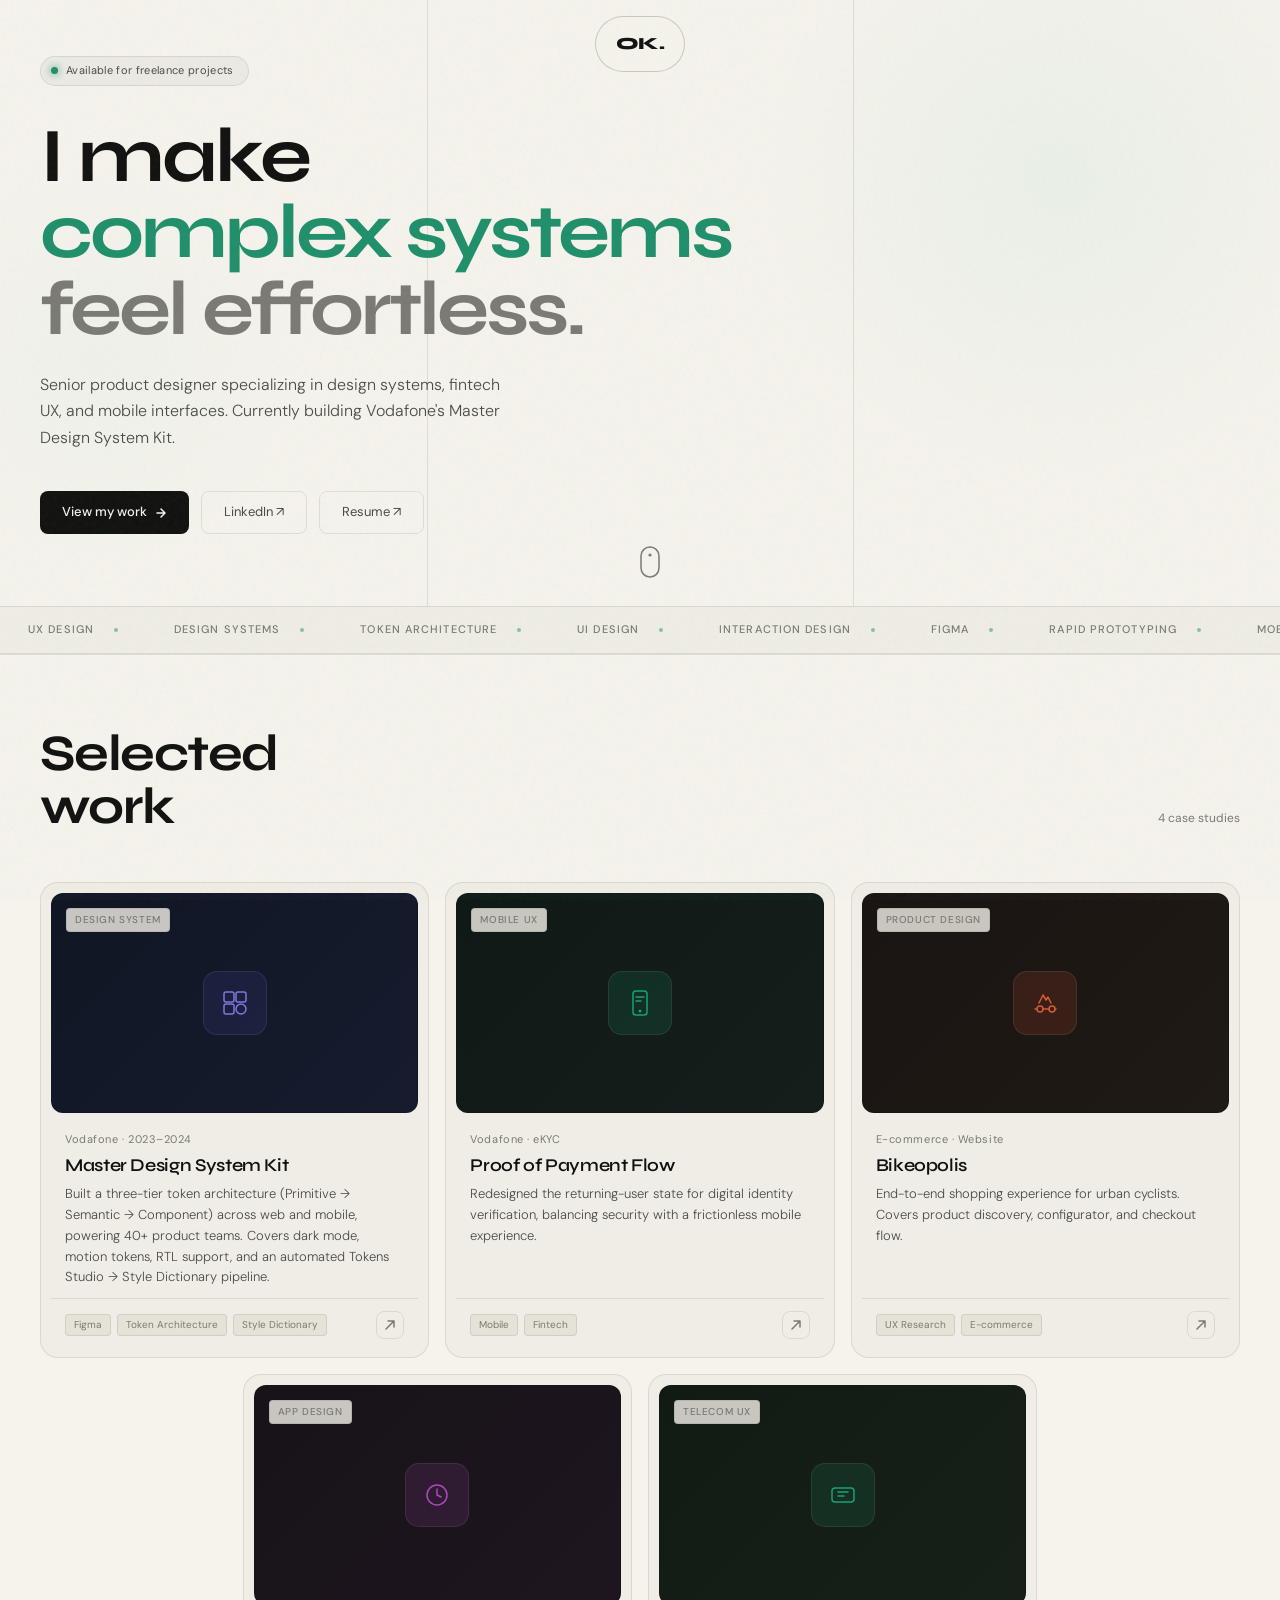
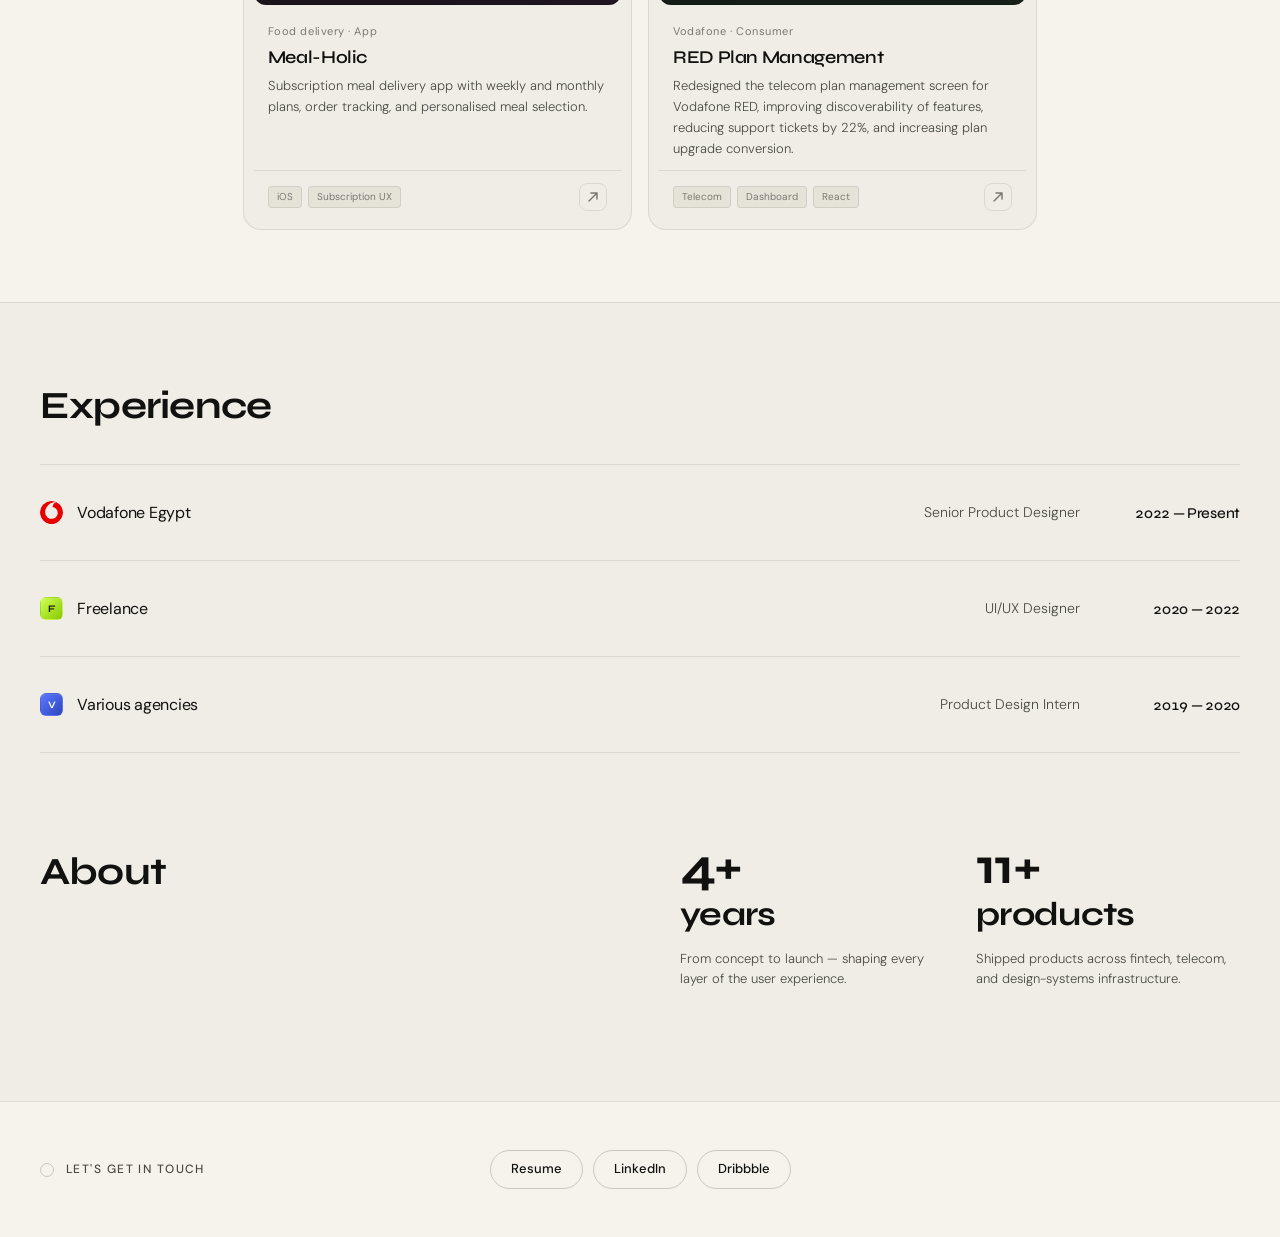
==== commit d0f1ba6d: "Add counter animation to stat numbers with easeOutExpo on scroll-into-view" ====
--- a/index.html
+++ b/index.html
@@ -379,12 +379,12 @@
       <div class="reveal reveal-delay-1">
         <div class="about-stats">
           <div class="about-stat">
-            <div class="about-stat-num">5+</div>
+            <div class="about-stat-num" data-count="5" data-suffix="+">0+</div>
             <div class="about-stat-label">years</div>
             <p class="about-stat-desc">From concept to launch — shaping every layer of the user experience.</p>
           </div>
           <div class="about-stat">
-            <div class="about-stat-num">12+</div>
+            <div class="about-stat-num" data-count="12" data-suffix="+">0+</div>
             <div class="about-stat-label">products</div>
             <p class="about-stat-desc">Shipped products across fintech, telecom, and design-systems infrastructure.</p>
           </div>
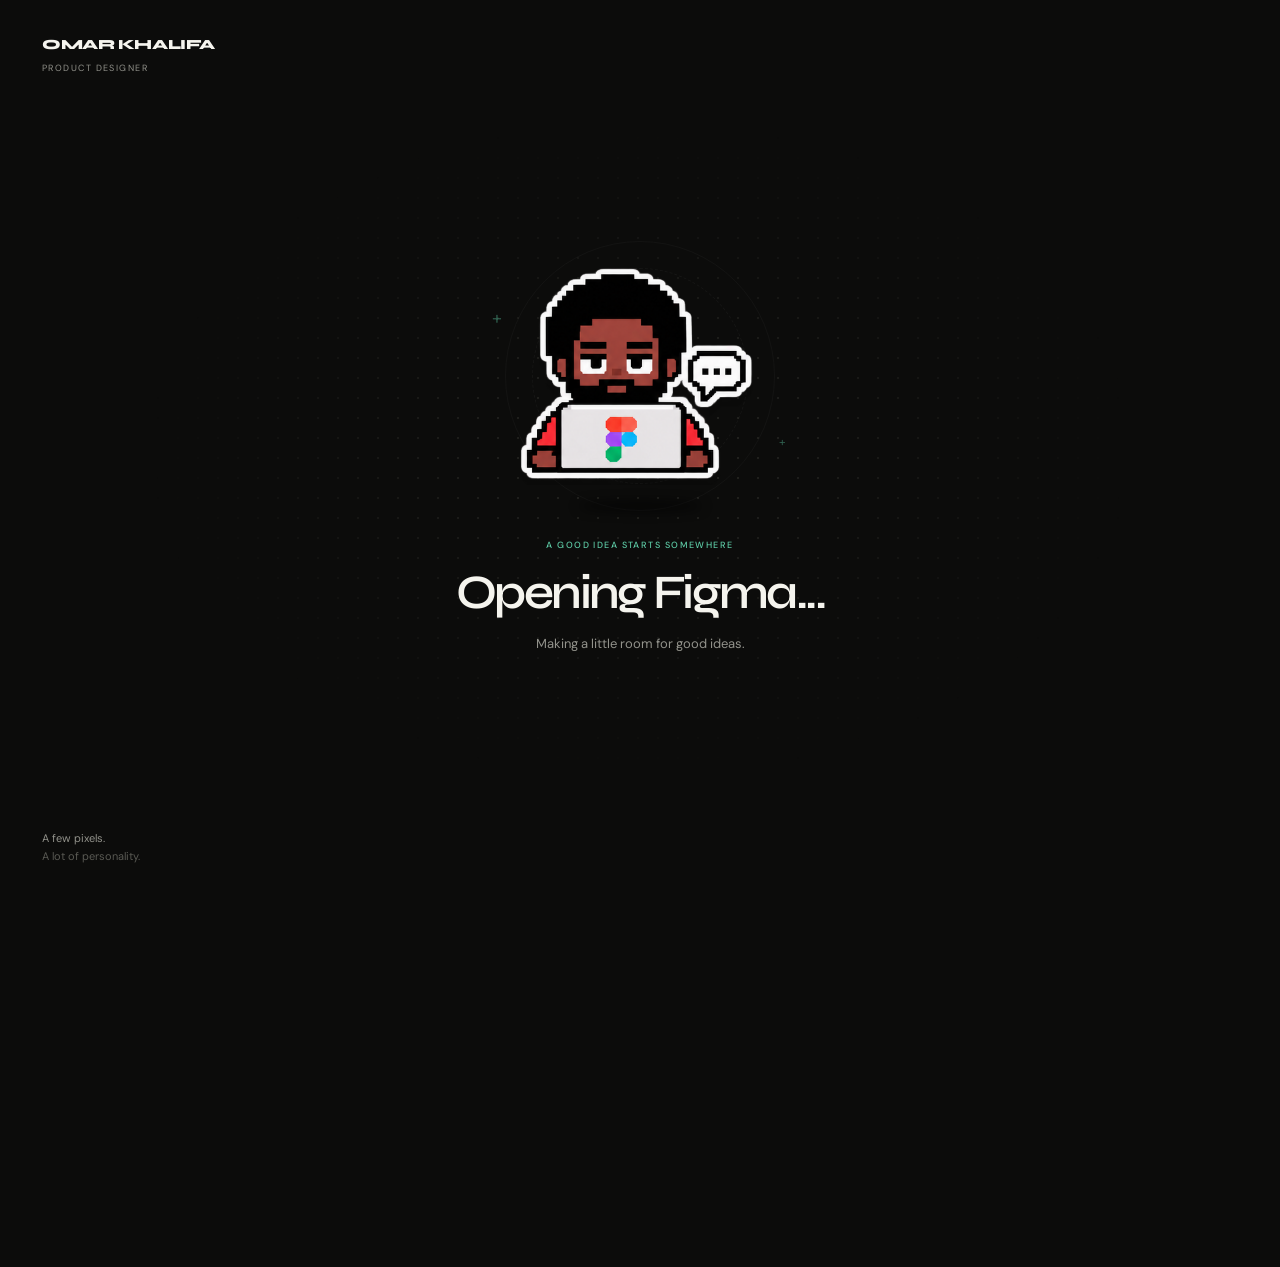
==== commit b87a98ef: "Add animated portfolio intro and restore thumbnail pixel reveal" ====
--- a/index.html
+++ b/index.html
@@ -4,414 +4,230 @@
 <head>
   <meta charset="UTF-8">
   <meta name="viewport" content="width=device-width, initial-scale=1.0">
+  <meta name="description" content="Omar Khalifa — Senior product designer working across design systems, fintech, and mobile products.">
   <title>Omar Khalifa — Senior Product Designer</title>
+  <link rel="canonical" href="https://ok-portfolio.pages.dev/">
+  <meta property="og:type" content="website">
+  <meta property="og:title" content="Omar Khalifa — Senior Product Designer">
+  <meta property="og:description" content="Senior product designer working across design systems, fintech, and mobile products.">
+  <meta property="og:url" content="https://ok-portfolio.pages.dev/">
+  <meta property="og:image" content="https://ok-portfolio.pages.dev/images/omar-khalifa-preview.jpg">
+  <meta property="og:image:width" content="1024">
+  <meta property="og:image:height" content="1024">
+  <meta property="og:image:alt" content="Pixel-art badge for Omar Khalifa, Product Designer">
+  <meta name="twitter:card" content="summary">
+  <meta name="twitter:title" content="Omar Khalifa — Senior Product Designer">
+  <meta name="twitter:description" content="Senior product designer working across design systems, fintech, and mobile products.">
+  <meta name="twitter:image" content="https://ok-portfolio.pages.dev/images/omar-khalifa-preview.jpg">
+  <meta name="twitter:image:alt" content="Pixel-art badge for Omar Khalifa, Product Designer">
+  <link rel="icon" href="favicon.ico" sizes="any">
+  <link rel="icon" type="image/png" sizes="32x32" href="favicon-32x32.png">
+  <link rel="icon" type="image/png" sizes="16x16" href="favicon-16x16.png">
+  <link rel="apple-touch-icon" sizes="180x180" href="apple-touch-icon.png">
+  <link rel="manifest" href="site.webmanifest">
+  <meta name="theme-color" content="#2C6274">
   <link rel="preconnect" href="https://fonts.googleapis.com">
   <link
     href="https://fonts.googleapis.com/css2?family=Syne:wght@400;500;600;700;800&family=DM+Sans:ital,opsz,wght@0,9..40,300;0,9..40,400;0,9..40,500;1,9..40,300&display=swap"
     rel="stylesheet">
-  <link rel="stylesheet" href="css/styles.css">
+  <link rel="stylesheet" href="css/styles.css?v=uplift-24">
+  <link rel="stylesheet" href="css/loader-preview.css?v=intro-5">
+  <script src="js/loader-preview.js?v=intro-5"></script>
 </head>
 
-<body>
-
-  <!-- CURSOR -->
+<body class="concept-page">
   <div class="cursor" id="cursor"></div>
 
-  <!-- NAV -->
-  <nav id="nav">
+  <nav id="nav" aria-label="Primary navigation">
     <div class="nav-pill">
-      <a href="#" class="nav-logo">OK.</a>
+      <a href="#hero" class="nav-logo">OMAR KHALIFA</a>
       <div class="nav-extra">
-        <ul class="nav-links">
-          <li><a href="#work">Work</a></li>
-          <li><a href="#about">About</a></li>
-          <li><a href="#contact" class="nav-cta">Get in touch ↗</a></li>
+        <ul class="nav-links" id="primaryLinks">
+          <li><a href="about.html">About</a></li>
         </ul>
         <button class="theme-toggle" id="themeToggle" aria-label="Toggle theme">
-          <svg class="icon-moon" viewBox="0 0 16 16" fill="none">
-            <path d="M13 9.5A5.5 5.5 0 1 1 6.5 3a4.5 4.5 0 0 0 6.5 6.5z" stroke="currentColor" stroke-width="1.3"
-              stroke-linejoin="round" />
+          <svg class="icon-moon" viewBox="0 0 16 16" fill="none" aria-hidden="true">
+            <path d="M13 9.5A5.5 5.5 0 1 1 6.5 3a4.5 4.5 0 0 0 6.5 6.5z" stroke="currentColor" stroke-width="1.3" stroke-linejoin="round" />
           </svg>
-          <svg class="icon-sun" viewBox="0 0 16 16" fill="none">
+          <svg class="icon-sun" viewBox="0 0 16 16" fill="none" aria-hidden="true">
             <circle cx="8" cy="8" r="3" stroke="currentColor" stroke-width="1.3" />
             <path d="M8 1.5v1.5M8 13v1.5M1.5 8H3M13 8h1.5M3.3 3.3l1 1M11.7 11.7l1 1M3.3 12.7l1-1M11.7 4.3l1-1"
               stroke="currentColor" stroke-width="1.3" stroke-linecap="round" />
           </svg>
         </button>
+        <button class="mobile-menu-toggle" id="mobileMenuToggle" type="button" aria-label="Open menu" aria-controls="primaryLinks" aria-expanded="false">
+          <span aria-hidden="true"></span>
+        </button>
       </div>
     </div>
   </nav>
 
-  <!-- HERO -->
-  <section id="hero">
-    <div class="hero-orb"></div>
-    <div class="hero-orb-2"></div>
-    <div class="hero-grid-line" style="left: 33.33%;"></div>
-    <div class="hero-grid-line" style="left: 66.66%;"></div>
-
-    <div class="available-badge">
-      <div class="badge-dot"></div>
-      <span class="badge-text">Available for freelance projects</span>
-    </div>
-
-    <h1 class="hero-headline">
-      I make<br>
-      <em>complex systems</em><br>
-      <span class="muted">feel effortless.</span>
-    </h1>
-
-    <p class="hero-sub">
-      Senior product designer specializing in design systems, fintech UX, and mobile interfaces. Currently building
-      Vodafone's Master Design System Kit.
-    </p>
-
-    <div class="hero-actions">
-      <a href="#work" class="btn-primary">
-        View my work
-        <svg width="12" height="12" viewBox="0 0 12 12" fill="none">
-          <path d="M2 6h8M6 2l4 4-4 4" stroke="currentColor" stroke-width="1.5" stroke-linecap="round"
-            stroke-linejoin="round" />
-        </svg>
-      </a>
-      <a href="https://www.linkedin.com/in/omarkhalifaa/" target="_blank" class="btn-ghost">LinkedIn ↗</a>
-      <a href="https://drive.google.com/file/d/1VOLhA-jyheDPpYvbT-YJpB28QQJotLIW/view" target="_blank"
-        class="btn-ghost">Resume ↗</a>
-    </div>
-
-    <div class="hero-scroll-hint" aria-hidden="true">
-      <svg class="scroll-mouse" viewBox="0 0 20 32" fill="none">
-        <rect x="1" y="1" width="18" height="30" rx="9" stroke="currentColor" stroke-width="1.5"/>
-        <circle class="scroll-wheel" cx="10" cy="9" r="1.6" fill="currentColor"/>
-      </svg>
-    </div>
-  </section>
-
-  <!-- MARQUEE -->
-  <div class="marquee-section">
-    <div class="marquee-track">
-      <!-- repeated twice for seamless loop -->
-      <div class="marquee-item"><span>UX Design</span>
-        <div class="marquee-dot"></div>
-      </div>
-      <div class="marquee-item"><span>Design Systems</span>
-        <div class="marquee-dot"></div>
-      </div>
-      <div class="marquee-item"><span>Token Architecture</span>
-        <div class="marquee-dot"></div>
-      </div>
-      <div class="marquee-item"><span>UI Design</span>
-        <div class="marquee-dot"></div>
-      </div>
-      <div class="marquee-item"><span>Interaction Design</span>
-        <div class="marquee-dot"></div>
-      </div>
-      <div class="marquee-item"><span>Figma</span>
-        <div class="marquee-dot"></div>
-      </div>
-      <div class="marquee-item"><span>Rapid Prototyping</span>
-        <div class="marquee-dot"></div>
-      </div>
-      <div class="marquee-item"><span>Mobile UX</span>
-        <div class="marquee-dot"></div>
-      </div>
-      <div class="marquee-item"><span>UX Research</span>
-        <div class="marquee-dot"></div>
-      </div>
-      <div class="marquee-item"><span>Visual Design</span>
-        <div class="marquee-dot"></div>
-      </div>
-      <div class="marquee-item"><span>UX Design</span>
-        <div class="marquee-dot"></div>
-      </div>
-      <div class="marquee-item"><span>Design Systems</span>
-        <div class="marquee-dot"></div>
-      </div>
-      <div class="marquee-item"><span>Token Architecture</span>
-        <div class="marquee-dot"></div>
-      </div>
-      <div class="marquee-item"><span>UI Design</span>
-        <div class="marquee-dot"></div>
-      </div>
-      <div class="marquee-item"><span>Interaction Design</span>
-        <div class="marquee-dot"></div>
-      </div>
-      <div class="marquee-item"><span>Figma</span>
-        <div class="marquee-dot"></div>
-      </div>
-      <div class="marquee-item"><span>Rapid Prototyping</span>
-        <div class="marquee-dot"></div>
-      </div>
-      <div class="marquee-item"><span>Mobile UX</span>
-        <div class="marquee-dot"></div>
-      </div>
-      <div class="marquee-item"><span>UX Research</span>
-        <div class="marquee-dot"></div>
-      </div>
-      <div class="marquee-item"><span>Visual Design</span>
-        <div class="marquee-dot"></div>
-      </div>
-    </div>
-  </div>
-
-  <!-- WORK -->
-  <section id="work">
-    <div class="work-header reveal">
-      <h2 class="work-title">Selected<br>work</h2>
-      <span class="work-count">4 case studies</span>
-    </div>
-
-    <div class="cards-grid">
-
-      <!-- CARD 1 — wide -->
-      <a href="#" class="halo-card reveal reveal-delay-1">
-        <div class="card-thumb t1">
-          <span class="card-tag-pill">Design System</span>
-          <div class="thumb-icon">
-            <svg viewBox="0 0 28 28" fill="none" xmlns="http://www.w3.org/2000/svg">
-              <rect x="3" y="3" width="10" height="10" rx="2" stroke="#7F77DD" stroke-width="1.5" />
-              <rect x="15" y="3" width="10" height="10" rx="2" stroke="#7F77DD" stroke-width="1.5" />
-              <rect x="3" y="15" width="10" height="10" rx="2" stroke="#7F77DD" stroke-width="1.5" />
-              <circle cx="20" cy="20" r="5" stroke="#7F77DD" stroke-width="1.5" />
-            </svg>
-          </div>
-        </div>
-        <div class="card-body">
-          <div class="card-category">Vodafone · 2023–2024</div>
-          <div class="card-title">Master Design System Kit</div>
-          <div class="card-desc">Built a three-tier token architecture (Primitive → Semantic → Component) across web and
-            mobile, powering 40+ product teams. Covers dark mode, motion tokens, RTL support, and an automated Tokens
-            Studio → Style Dictionary pipeline.</div>
-        </div>
-        <div class="card-footer">
-          <div class="card-tags">
-            <span class="tag">Figma</span>
-            <span class="tag">Token Architecture</span>
-            <span class="tag">Style Dictionary</span>
-          </div>
-          <div class="card-arrow">
-            <svg width="12" height="12" viewBox="0 0 12 12" fill="none">
-              <path d="M2 10L10 2M10 2H4M10 2v6" stroke="currentColor" stroke-width="1.5" stroke-linecap="round"
-                stroke-linejoin="round" />
-            </svg>
-          </div>
-        </div>
-      </a>
-
-      <!-- CARD 2 -->
-      <a href="#" class="halo-card reveal reveal-delay-2">
-        <div class="card-thumb t2">
-          <span class="card-tag-pill">Mobile UX</span>
-          <div class="thumb-icon">
-            <svg viewBox="0 0 28 28" fill="none" xmlns="http://www.w3.org/2000/svg">
-              <rect x="7" y="2" width="14" height="24" rx="3" stroke="#1D9E75" stroke-width="1.5" />
-              <circle cx="14" cy="22" r="1.5" fill="#1D9E75" />
-              <path d="M10 8h8M10 12h5" stroke="#1D9E75" stroke-width="1.5" stroke-linecap="round" />
-            </svg>
-          </div>
-        </div>
-        <div class="card-body">
-          <div class="card-category">Vodafone · eKYC</div>
-          <div class="card-title">Proof of Payment Flow</div>
-          <div class="card-desc">Redesigned the returning-user state for digital identity verification, balancing
-            security with a frictionless mobile experience.</div>
-        </div>
-        <div class="card-footer">
-          <div class="card-tags">
-            <span class="tag">Mobile</span>
-            <span class="tag">Fintech</span>
-          </div>
-          <div class="card-arrow">
-            <svg width="12" height="12" viewBox="0 0 12 12" fill="none">
-              <path d="M2 10L10 2M10 2H4M10 2v6" stroke="currentColor" stroke-width="1.5" stroke-linecap="round"
-                stroke-linejoin="round" />
-            </svg>
-          </div>
-        </div>
-      </a>
-
-      <!-- CARD 3 -->
-      <a href="#" class="halo-card reveal reveal-delay-3">
-        <div class="card-thumb t3">
-          <span class="card-tag-pill">Product Design</span>
-          <div class="thumb-icon">
-            <svg viewBox="0 0 28 28" fill="none" xmlns="http://www.w3.org/2000/svg">
-              <circle cx="9" cy="20" r="3" stroke="#D85A30" stroke-width="1.5" />
-              <circle cx="21" cy="20" r="3" stroke="#D85A30" stroke-width="1.5" />
-              <path d="M4 20H6M12 20h6M24 20h1" stroke="#D85A30" stroke-width="1.5" stroke-linecap="round" />
-              <path d="M8 14l4-8 3 5 2-3 3 6" stroke="#D85A30" stroke-width="1.5" stroke-linecap="round"
-                stroke-linejoin="round" />
-            </svg>
-          </div>
-        </div>
-        <div class="card-body">
-          <div class="card-category">E-commerce · Website</div>
-          <div class="card-title">Bikeopolis</div>
-          <div class="card-desc">End-to-end shopping experience for urban cyclists. Covers product discovery,
-            configurator, and checkout flow.</div>
-        </div>
-        <div class="card-footer">
-          <div class="card-tags">
-            <span class="tag">UX Research</span>
-            <span class="tag">E-commerce</span>
-          </div>
-          <div class="card-arrow">
-            <svg width="12" height="12" viewBox="0 0 12 12" fill="none">
-              <path d="M2 10L10 2M10 2H4M10 2v6" stroke="currentColor" stroke-width="1.5" stroke-linecap="round"
-                stroke-linejoin="round" />
-            </svg>
-          </div>
-        </div>
-      </a>
-
-      <!-- CARD 4 -->
-      <a href="#" class="halo-card reveal reveal-delay-1">
-        <div class="card-thumb t4">
-          <span class="card-tag-pill">App Design</span>
-          <div class="thumb-icon">
-            <svg viewBox="0 0 28 28" fill="none" xmlns="http://www.w3.org/2000/svg">
-              <path d="M14 4C8.477 4 4 8.477 4 14s4.477 10 10 10 10-4.477 10-10S19.523 4 14 4z" stroke="#AA4AB7"
-                stroke-width="1.5" />
-              <path d="M14 8v6l4 2" stroke="#AA4AB7" stroke-width="1.5" stroke-linecap="round" />
-            </svg>
-          </div>
-        </div>
-        <div class="card-body">
-          <div class="card-category">Food delivery · App</div>
-          <div class="card-title">Meal-Holic</div>
-          <div class="card-desc">Subscription meal delivery app with weekly and monthly plans, order tracking, and
-            personalised meal selection.</div>
-        </div>
-        <div class="card-footer">
-          <div class="card-tags">
-            <span class="tag">iOS</span>
-            <span class="tag">Subscription UX</span>
-          </div>
-          <div class="card-arrow">
-            <svg width="12" height="12" viewBox="0 0 12 12" fill="none">
-              <path d="M2 10L10 2M10 2H4M10 2v6" stroke="currentColor" stroke-width="1.5" stroke-linecap="round"
-                stroke-linejoin="round" />
-            </svg>
-          </div>
-        </div>
-      </a>
-
-      <!-- CARD 5 — wide -->
-      <a href="#" class="halo-card reveal reveal-delay-2">
-        <div class="card-thumb t1" style="background: linear-gradient(135deg, #121a14 0%, #162018 100%);">
-          <span class="card-tag-pill">Telecom UX</span>
-          <div class="thumb-icon" style="background: rgba(29,158,117,0.15);">
-            <svg viewBox="0 0 28 28" fill="none" xmlns="http://www.w3.org/2000/svg">
-              <rect x="3" y="7" width="22" height="14" rx="3" stroke="#1D9E75" stroke-width="1.5" />
-              <path d="M9 11h10M9 15h6" stroke="#1D9E75" stroke-width="1.5" stroke-linecap="round" />
-            </svg>
-          </div>
-        </div>
-        <div class="card-body">
-          <div class="card-category">Vodafone · Consumer</div>
-          <div class="card-title">RED Plan Management</div>
-          <div class="card-desc">Redesigned the telecom plan management screen for Vodafone RED, improving
-            discoverability of features, reducing support tickets by 22%, and increasing plan upgrade conversion.</div>
-        </div>
-        <div class="card-footer">
-          <div class="card-tags">
-            <span class="tag">Telecom</span>
-            <span class="tag">Dashboard</span>
-            <span class="tag">React</span>
-          </div>
-          <div class="card-arrow">
-            <svg width="12" height="12" viewBox="0 0 12 12" fill="none">
-              <path d="M2 10L10 2M10 2H4M10 2v6" stroke="currentColor" stroke-width="1.5" stroke-linecap="round"
-                stroke-linejoin="round" />
-            </svg>
-          </div>
-        </div>
-      </a>
-
-    </div>
-  </section>
-
-  <!-- ABOUT -->
-  <section id="about">
-
-    <div class="experience-block reveal">
-      <h3 class="exp-heading">Experience</h3>
-      <ul class="exp-rows">
-        <li class="exp-row">
-          <div class="exp-left">
-            <span class="exp-logo exp-logo-vodafone" aria-hidden="true">
-              <img class="exp-logo-img" src="images/vodafone.svg" alt="">
-            </span>
-            <span class="exp-company-name">Vodafone Egypt</span>
-          </div>
-          <div class="exp-right">
-            <span class="exp-role-name">Senior Product Designer</span>
-            <span class="exp-years">2022 — Present</span>
-          </div>
-        </li>
-        <li class="exp-row">
-          <div class="exp-left">
-            <span class="exp-logo exp-logo-freelance" aria-hidden="true">F</span>
-            <span class="exp-company-name">Freelance</span>
-          </div>
-          <div class="exp-right">
-            <span class="exp-role-name">UI/UX Designer</span>
-            <span class="exp-years">2020 — 2022</span>
-          </div>
-        </li>
-        <li class="exp-row">
-          <div class="exp-left">
-            <span class="exp-logo exp-logo-agency" aria-hidden="true">V</span>
-            <span class="exp-company-name">Various agencies</span>
-          </div>
-          <div class="exp-right">
-            <span class="exp-role-name">Product Design Intern</span>
-            <span class="exp-years">2019 — 2020</span>
-          </div>
-        </li>
-      </ul>
-    </div>
-
-    <div class="about-grid">
-      <div class="reveal">
-        <h3 class="exp-heading about-main-heading" style="margin-bottom: 0;">About</h3>
-      </div>
-
-      <div class="reveal reveal-delay-1">
-        <div class="about-stats">
-          <div class="about-stat">
-            <div class="about-stat-num" data-count="5" data-suffix="+">0+</div>
-            <div class="about-stat-label">years</div>
-            <p class="about-stat-desc">From concept to launch — shaping every layer of the user experience.</p>
-          </div>
-          <div class="about-stat">
-            <div class="about-stat-num" data-count="12" data-suffix="+">0+</div>
-            <div class="about-stat-label">products</div>
-            <p class="about-stat-desc">Shipped products across fintech, telecom, and design-systems infrastructure.</p>
-          </div>
-        </div>
-      </div>
-    </div>
-
-  </section>
-
-  <!-- CONTACT -->
-  <section id="contact">
-    <div class="contact-bar reveal">
-      <div class="contact-left">
-        <span class="contact-dot"></span>
-        <span class="contact-label">LET'S GET IN TOUCH</span>
-      </div>
-      <div class="contact-center">
-        <a href="https://drive.google.com/file/d/1VOLhA-jyheDPpYvbT-YJpB28QQJotLIW/view" target="_blank"
-          class="contact-pill">Resume</a>
-        <a href="https://www.linkedin.com/in/omarkhalifaa/" target="_blank" class="contact-pill">LinkedIn</a>
-        <a href="https://dribbble.com" target="_blank" class="contact-pill">Dribbble</a>
-      </div>
-      <div class="contact-right"></div>
-    </div>
-  </section>
-
-  <script src="js/main.js"></script>
+  <main class="concept-shell">
+    <section class="concept-intro" id="hero">
+      <canvas class="hero-trail" id="heroTrail" aria-hidden="true"></canvas>
+      <div class="hero-dot-glints" id="heroDotGlints" aria-hidden="true"></div>
+
+      <div class="concept-intro-top">
+        <div class="available-badge">
+          <span class="badge-dot"></span>
+          <span class="badge-text">Available for selected projects</span>
+        </div>
+
+        <h1 class="concept-title">Hey,<span class="concept-name">I'm Omar!</span></h1>
+        <p class="concept-role">Senior product designer building useful systems and clear digital experiences.</p>
+      </div>
+
+      <div class="concept-intro-bottom">
+        <div class="concept-socials" aria-label="Social links">
+          <a href="https://www.linkedin.com/in/omarkhalifaa/" target="_blank" rel="noreferrer"><svg viewBox="0 0 16 16" aria-hidden="true"><path d="M3.2 4.6H.6V13h2.6V4.6ZM1.9.5a1.5 1.5 0 1 0 0 3 1.5 1.5 0 0 0 0-3ZM13.4 5.5c-.6-.8-1.6-1.2-2.6-1.1-1 0-2 .5-2.5 1.3V4.6H5.7V13h2.7V8.8c0-1.1.2-2.2 1.7-2.2s1.5 1.3 1.5 2.3V13h2.7V8.4c0-2.3-.5-3.9-2.9-3.9Z" fill="currentColor"/></svg><span>LinkedIn</span></a>
+          <a href="https://dribbble.com" target="_blank" rel="noreferrer"><svg viewBox="0 0 16 16" aria-hidden="true"><circle cx="8" cy="8" r="6.5" fill="none" stroke="currentColor"/><path d="M3.3 4.4c3.4 1.8 5.6 4.8 6.8 8.8M12.6 3.8C10.4 6 7 7.4 1.7 7.1M14.2 8.1c-3.5-.6-6.5.2-8.8 3" fill="none" stroke="currentColor" stroke-linecap="round"/></svg><span>Dribbble</span></a>
+          <a href="https://drive.google.com/file/d/1VOLhA-jyheDPpYvbT-YJpB28QQJotLIW/view" target="_blank" rel="noreferrer"><svg viewBox="0 0 16 16" aria-hidden="true"><path d="M4 1.5h5l3 3V14H4V1.5Z" fill="none" stroke="currentColor" stroke-linejoin="round"/><path d="M9 1.5v3h3M6 8h4M6 10.5h4" fill="none" stroke="currentColor" stroke-linecap="round"/></svg><span>Resume</span></a>
+        </div>
+        <p class="concept-location"><span class="location-line"><svg viewBox="0 0 16 16" aria-hidden="true"><path d="M8 14s4.5-4.7 4.5-8A4.5 4.5 0 0 0 3.5 6c0 3.3 4.5 8 4.5 8Z" fill="none" stroke="currentColor"/><circle cx="8" cy="6" r="1.5" fill="currentColor"/></svg><span>Cairo, Egypt</span><img class="location-flag" src="images/egypt-flag.svg" alt="Egyptian flag"></span><span class="location-line"><svg viewBox="0 0 16 16" aria-hidden="true"><circle cx="8" cy="8" r="6.25" fill="none" stroke="currentColor"/><path d="M1.9 8h12.2M8 1.8c1.8 1.8 2.7 3.9 2.7 6.2S9.8 12.4 8 14.2C6.2 12.4 5.3 10.3 5.3 8S6.2 3.6 8 1.8Z" fill="none" stroke="currentColor"/></svg><span>Working worldwide</span></span></p>
+      </div>
+    </section>
+
+    <section class="concept-work" id="work">
+      <header class="concept-work-intro">
+        <p class="concept-statement">
+          <span>Clear thinking. Careful craft.</span>
+          <span class="concept-statement-muted">Products that work.</span>
+        </p>
+
+        <div class="concept-ribbon" aria-label="Design capabilities">
+          <div class="marquee-track">
+            <span class="marquee-item">UX Design</span>
+            <span class="marquee-item">Design Systems</span>
+            <span class="marquee-item">Fintech UX</span>
+            <span class="marquee-item">Mobile Products</span>
+            <span class="marquee-item">Prototyping</span>
+            <span class="marquee-item">UX Design</span>
+            <span class="marquee-item">Design Systems</span>
+            <span class="marquee-item">Fintech UX</span>
+            <span class="marquee-item">Mobile Products</span>
+            <span class="marquee-item">Prototyping</span>
+          </div>
+        </div>
+      </header>
+
+      <div class="concept-work-heading">
+        <h2>Selected work</h2>
+        <a href="#work">See all work ↗</a>
+      </div>
+
+      <div class="concept-card-stack">
+        <a href="project.html?project=login-revamp" class="halo-card concept-card" data-project-card="login-revamp">
+          <div class="card-thumb t2">
+            <div class="thumb-icon">
+              <svg viewBox="0 0 28 28" fill="none" aria-hidden="true">
+                <rect x="7" y="2" width="14" height="24" rx="3" stroke="#E60000" stroke-width="1.5" />
+                <path d="M10 9c2.2-2 5.8-2 8 0M11.5 12c1.4-1.2 3.6-1.2 5 0M14 15h.01" stroke="#E60000" stroke-width="1.5" stroke-linecap="round" />
+              </svg>
+            </div>
+          </div>
+          <div class="card-body">
+            <div class="card-category">Vodafone · Mobile</div>
+            <div class="card-title">Ana Vodafone Login</div>
+            <div class="card-desc">A clearer login journey across mobile data, Wi-Fi, network changes, registration, and biometrics.</div>
+          </div>
+          <div class="card-footer">
+            <div class="card-tags">
+              <span class="tag">Mobile</span>
+              <span class="tag">Login</span>
+            </div>
+            <span class="card-arrow" aria-hidden="true">↗</span>
+          </div>
+        </a>
+
+        <a href="project.html?project=digital-store" class="halo-card concept-card" data-project-card="digital-store">
+          <div class="card-thumb t2">
+            <div class="thumb-icon" aria-hidden="true">
+              <svg viewBox="0 0 28 28" fill="none">
+                <path d="M4 7.5h20v14H4z" stroke="#E60000" stroke-width="1.4"/>
+                <path d="M4 11h20M8 15h3M8 18h3M14 15h6M14 18h6" stroke="#E60000" stroke-width="1.4" stroke-linecap="round"/>
+              </svg>
+            </div>
+          </div>
+          <div class="card-body">
+            <div class="card-category">Vodafone · Web</div>
+            <div class="card-title">Vodafone Business Digital Store</div>
+            <div class="card-desc">Turning agent-led sales and lead forms into a connected digital storefront and service experience.</div>
+          </div>
+          <div class="card-footer">
+            <div class="card-tags">
+              <span class="tag">Marketplace</span>
+              <span class="tag">B2B</span>
+            </div>
+            <span class="card-arrow" aria-hidden="true">↗</span>
+          </div>
+        </a>
+
+        <a href="project.html?project=accessibility-widget" class="halo-card concept-card" data-project-card="accessibility-widget">
+          <div class="card-thumb t2">
+            <div class="thumb-icon" aria-hidden="true">
+              <svg viewBox="0 0 28 28" fill="none">
+                <circle cx="14" cy="5" r="2.5" stroke="#E60000" stroke-width="1.4"/>
+                <path d="M6 9.5h16M14 9.5v14M14 14l-5 8M14 14l5 8" stroke="#E60000" stroke-width="1.4" stroke-linecap="round"/>
+              </svg>
+            </div>
+          </div>
+          <div class="card-body">
+            <div class="card-category">Vodafone · Web</div>
+            <div class="card-title">Accessibility Widget</div>
+            <div class="card-desc">Giving people more control over how they read, navigate, hear, and interact with digital content.</div>
+          </div>
+          <div class="card-footer">
+            <div class="card-tags">
+              <span class="tag">Accessibility</span>
+              <span class="tag">Web</span>
+            </div>
+            <span class="card-arrow" aria-hidden="true">↗</span>
+          </div>
+        </a>
+
+      </div>
+    </section>
+
+    <aside class="concept-profile" id="profile">
+      <section class="profile-module profile-experience" aria-labelledby="experience-heading">
+        <div class="concept-profile-heading">
+          <h2 id="experience-heading">Experience</h2>
+          <span>7 years</span>
+        </div>
+        <ol class="profile-timeline">
+          <li>
+            <span class="profile-exp-logo profile-exp-logo-vodafone" aria-hidden="true"><img src="images/vodafone.svg" alt=""></span>
+            <div><strong>Vodafone Egypt</strong><span>Senior Product Designer</span></div>
+            <time>2022—Now</time>
+          </li>
+          <li>
+            <span class="profile-exp-logo profile-exp-logo-freelance" aria-hidden="true">F</span>
+            <div><strong>Freelance</strong><span>UI/UX Designer</span></div>
+            <time>2020—22</time>
+          </li>
+          <li>
+            <span class="profile-exp-logo profile-exp-logo-agency" aria-hidden="true">V</span>
+            <div><strong>Various agencies</strong><span>Product Design Intern</span></div>
+            <time>2019—20</time>
+          </li>
+        </ol>
+        <div class="profile-about-content">
+          <p>I design products from first principle to final detail, with a focus on systems that help teams move faster without losing clarity.</p>
+          <div class="profile-stats">
+            <div><strong class="about-stat-num" data-count="7" data-suffix="+">0+</strong><span>years shaping products</span></div>
+            <div><strong class="about-stat-num" data-count="12" data-suffix="+">0+</strong><span>products shipped</span></div>
+          </div>
+        </div>
+      </section>
+
+      <div class="concept-profile-bottom">
+        <p>Designing products that feel obvious after the hard work is done.</p>
+        <a href="mailto:superomarkhalifa@gmail.com" aria-label="Send Omar Khalifa an email">Get in touch ↗</a>
+      </div>
+    </aside>
+  </main>
+
+  <script src="js/main.js?v=uplift-24"></script>
 </body>
 
 </html>
--- a/css/styles.css
+++ b/css/styles.css
@@ -40,7 +40,25 @@
   --cursor-blend: normal;
 }
 
-html { scroll-behavior: smooth; }
+html { scroll-behavior: auto; }
+
+::view-transition-old(root),
+::view-transition-new(root) {
+  animation: none;
+  mix-blend-mode: normal;
+}
+
+::view-transition-old(root) { z-index: 1; }
+
+::view-transition-new(root) {
+  z-index: 2;
+  animation: themeWipeUp .62s cubic-bezier(.76, 0, .24, 1) both;
+}
+
+@keyframes themeWipeUp {
+  from { clip-path: inset(100% 0 0 0); }
+  to { clip-path: inset(0 0 0 0); }
+}
 
 body {
   background: var(--bg);
@@ -99,41 +117,55 @@
   pointer-events: auto;
   display: flex;
   align-items: center;
-  gap: 0;
+  gap: 22px;
   height: 56px;
-  padding: 0 20px;
+  padding: 0 14px 0 22px;
   border-radius: 100px;
   border: 1px solid var(--border-2);
   background: var(--nav-bg);
   backdrop-filter: blur(14px);
   -webkit-backdrop-filter: blur(14px);
-  transition: gap 1.6s cubic-bezier(0.22, 1, 0.36, 1), padding 1.6s cubic-bezier(0.22, 1, 0.36, 1);
+  transition: gap 2s cubic-bezier(0.4, 0, 0.2, 1), padding 2s cubic-bezier(0.4, 0, 0.2, 1), background .45s ease, backdrop-filter .45s ease, -webkit-backdrop-filter .45s ease;
 }
 
 .nav-extra {
   display: flex;
   align-items: center;
   gap: 24px;
-  max-width: 0;
-  opacity: 0;
+  max-width: 360px;
+  opacity: 1;
   overflow-x: clip;
   overflow-y: visible;
   white-space: nowrap;
+  transform: translateX(0);
+  transition: max-width 2s cubic-bezier(0.4, 0, 0.2, 1), opacity 1.4s ease, transform 2s cubic-bezier(0.4, 0, 0.2, 1);
+}
+
+nav.nav-collapsed .nav-pill {
+  gap: 0;
+  padding: 0 20px;
+  background: color-mix(in srgb, var(--nav-bg) 72%, transparent);
+  backdrop-filter: blur(22px) saturate(1.25);
+  -webkit-backdrop-filter: blur(22px) saturate(1.25);
+}
+
+nav.nav-collapsed .nav-extra {
+  max-width: 0;
+  opacity: 0;
   transform: translateX(-4px);
-  transition: max-width 1.7s cubic-bezier(0.22, 1, 0.36, 1), opacity 1.1s ease 0.25s, transform 1.4s cubic-bezier(0.22, 1, 0.36, 1);
-}
-
-.nav-pill:hover .nav-extra,
-.nav-pill:focus-within .nav-extra {
-  max-width: 800px;
+}
+
+nav.nav-collapsed .nav-pill:hover,
+nav.nav-collapsed .nav-pill:focus-within {
+  gap: 22px;
+  padding: 0 14px 0 22px;
+}
+
+nav.nav-collapsed .nav-pill:hover .nav-extra,
+nav.nav-collapsed .nav-pill:focus-within .nav-extra {
+  max-width: 360px;
   opacity: 1;
   transform: translateX(0);
-}
-
-.nav-pill:hover,
-.nav-pill:focus-within {
-  gap: 22px;
-  padding: 0 14px 0 22px;
 }
 
 .nav-logo {
@@ -184,27 +216,32 @@
 
 /* ── HERO ── */
 #hero {
-  min-height: auto;
-  display: flex;
-  flex-direction: column;
-  justify-content: flex-start;
-  padding: 56px max(40px, calc((100% - 1920px) / 2)) 72px;
+  min-height: min(860px, 100svh);
+  display: grid;
+  grid-template-columns: repeat(3, minmax(0, 1fr));
+  grid-template-rows: auto auto auto auto;
+  column-gap: 32px;
+  padding: 96px max(40px, calc((100% - 1920px) / 2)) 48px;
   position: relative;
   overflow: hidden;
 }
 
-#hero::before {
-  content: '';
+.hero-trail {
   position: absolute;
   inset: 0;
-  opacity: 0;
-  transition: opacity 0.4s ease;
-  background: radial-gradient(600px circle at var(--mx, 50%) var(--my, 50%), rgba(93,202,165,0.12), transparent 55%);
+  width: 100%;
+  height: 100%;
   pointer-events: none;
   z-index: 0;
-}
-
-#hero:hover::before { opacity: 1; }
+  opacity: 0.68;
+}
+
+.available-badge,
+.hero-headline,
+.hero-sub {
+  position: relative;
+  z-index: 2;
+}
 
 .hero-orb {
   position: absolute;
@@ -215,6 +252,7 @@
   border-radius: 50%;
   background: radial-gradient(circle, rgba(93,202,165,0.07) 0%, transparent 70%);
   pointer-events: none;
+  z-index: 1;
 }
 
 .hero-orb-2 {
@@ -226,14 +264,45 @@
   border-radius: 50%;
   background: radial-gradient(circle, rgba(93,202,165,0.04) 0%, transparent 70%);
   pointer-events: none;
+  z-index: 1;
+}
+
+.hero-grid-guides {
+  position: absolute;
+  inset: 0;
+  display: grid;
+  grid-template-columns: repeat(3, minmax(0, 1fr));
+  grid-template-rows: 1fr;
+  column-gap: 32px;
+  padding: 0 max(40px, calc((100% - 1920px) / 2));
+  pointer-events: none;
+  z-index: 1;
 }
 
 .hero-grid-line {
-  position: absolute;
-  top: 0; bottom: 0;
+  grid-row: 1;
   width: 1px;
+  height: auto;
+  align-self: stretch;
   background: var(--border);
-  pointer-events: none;
+}
+
+.hero-grid-line-headline {
+  grid-column: 1;
+  justify-self: start;
+}
+
+.hero-grid-line-body {
+  grid-column: 2;
+  justify-self: start;
+}
+
+.hero-grid-line-strip-end {
+  grid-column: 2 / 4;
+  justify-self: start;
+  width: min(900px, 100%);
+  background: transparent;
+  border-right: 1px solid var(--border);
 }
 
 .available-badge {
@@ -244,7 +313,9 @@
   border: 1px solid var(--border);
   border-radius: 100px;
   padding: 5px 14px 5px 10px;
-  margin-bottom: 32px;
+  grid-column: 1;
+  grid-row: 1;
+  margin-bottom: 0;
   width: fit-content;
   opacity: 0;
   animation: fadeUp 0.6s 0.1s ease forwards;
@@ -271,12 +342,15 @@
 
 .hero-headline {
   font-family: 'Syne', sans-serif;
-  font-size: clamp(42px, 6vw, 80px);
+  grid-column: 1 / 4;
+  grid-row: 2;
+  max-width: 1500px;
+  font-size: clamp(64px, 7.4vw, 142px);
   font-weight: 700;
-  line-height: 1.0;
-  letter-spacing: -0.04em;
+  line-height: 0.88;
+  letter-spacing: -0.055em;
   color: var(--text-1);
-  margin-bottom: 24px;
+  margin: 46px 0 0;
   opacity: 0;
   animation: fadeUp 0.7s 0.2s ease forwards;
 }
@@ -291,86 +365,17 @@
 }
 
 .hero-sub {
+  grid-column: 2 / 3;
+  grid-row: 3;
+  align-self: start;
   font-size: 16px;
   color: var(--text-2);
   font-weight: 300;
   max-width: 460px;
   line-height: 1.65;
-  margin-bottom: 40px;
+  margin: 40px 0 0;
   opacity: 0;
   animation: fadeUp 0.7s 0.35s ease forwards;
-}
-
-.hero-actions {
-  display: flex;
-  align-items: center;
-  gap: 12px;
-  opacity: 0;
-  animation: fadeUp 0.7s 0.45s ease forwards;
-}
-
-.btn-primary {
-  display: inline-flex;
-  align-items: center;
-  gap: 8px;
-  background: var(--text-1);
-  color: var(--bg);
-  font-family: 'DM Sans', sans-serif;
-  font-size: 13px;
-  font-weight: 500;
-  border: none;
-  border-radius: 8px;
-  padding: 11px 22px;
-  text-decoration: none;
-  cursor: pointer;
-  transition: opacity 0.2s, transform 0.15s;
-}
-.btn-primary:hover { opacity: 0.88; transform: translateY(-1px); }
-
-.btn-ghost {
-  display: inline-flex;
-  align-items: center;
-  gap: 8px;
-  background: transparent;
-  color: var(--text-2);
-  font-family: 'DM Sans', sans-serif;
-  font-size: 13px;
-  font-weight: 400;
-  border: 1px solid var(--border);
-  border-radius: 8px;
-  padding: 10px 22px;
-  text-decoration: none;
-  cursor: pointer;
-  transition: color 0.2s, border-color 0.2s, transform 0.15s;
-}
-.btn-ghost:hover { color: var(--text-1); border-color: var(--border-2); transform: translateY(-1px); }
-
-.hero-scroll-hint {
-  position: absolute;
-  bottom: 28px;
-  left: 50%;
-  transform: translateX(-50%);
-  color: var(--text-3);
-  opacity: 0;
-  animation: fadeUp 0.7s 0.8s ease forwards;
-  pointer-events: none;
-}
-
-.scroll-mouse {
-  width: 20px;
-  height: 32px;
-  display: block;
-}
-
-.scroll-wheel {
-  animation: scrollWheel 1.8s cubic-bezier(0.5, 0, 0.5, 1) infinite;
-}
-
-@keyframes scrollWheel {
-  0%   { transform: translateY(0);    opacity: 0; }
-  20%  { opacity: 1; }
-  80%  { opacity: 1; }
-  100% { transform: translateY(10px); opacity: 0; }
 }
 
 .about-stats {
@@ -418,39 +423,63 @@
 
 /* ── MARQUEE ── */
 .marquee-section {
-  border-top: 1px solid var(--border);
-  border-bottom: 1px solid var(--border);
-  padding: 14px 0;
+  grid-column: 2 / 4;
+  grid-row: 4;
+  align-self: center;
+  position: relative;
+  z-index: 2;
+  width: min(900px, 100%);
+  margin: 28px 0 0;
+  padding: 10px 0;
   overflow: hidden;
-  background: var(--bg-2);
-}
+  background: transparent;
+  -webkit-mask-image: linear-gradient(to right, transparent 0%, #000 9%, #000 91%, transparent 100%);
+  mask-image: linear-gradient(to right, transparent 0%, #000 9%, #000 91%, transparent 100%);
+}
+
+.hero-marquee-rule {
+  grid-column: 2 / 4;
+  grid-row: 4;
+  position: relative;
+  z-index: 1;
+  width: min(900px, 100%);
+  margin-left: 0;
+  height: 1px;
+  background: var(--border);
+  pointer-events: none;
+}
+
+.hero-marquee-rule-top {
+  align-self: start;
+  margin-top: 28px;
+}
+
+.hero-marquee-rule-bottom { align-self: end; }
 
 .marquee-track {
   display: flex;
-  gap: 0;
+  gap: 8px;
   width: max-content;
-  animation: marquee 24s linear infinite;
+  animation: marquee 32s linear infinite;
+  will-change: transform;
 }
 
 .marquee-item {
-  display: flex;
-  align-items: center;
-  gap: 20px;
-  padding: 0 28px;
-  font-size: 11px;
+  display: inline-flex;
+  align-items: center;
+  justify-content: center;
+  padding: 7px 16px;
+  border: 1px solid var(--border-2);
+  border-radius: 100px;
+  font-size: 13px;
   font-weight: 500;
-  letter-spacing: 0.1em;
-  text-transform: uppercase;
-  color: var(--text-3);
+  letter-spacing: -0.01em;
+  color: var(--text-2);
   white-space: nowrap;
 }
 
 .marquee-dot {
-  width: 4px; height: 4px;
-  border-radius: 50%;
-  background: var(--accent);
-  opacity: 0.5;
-  flex-shrink: 0;
+  display: none;
 }
 
 @keyframes marquee {
@@ -513,12 +542,6 @@
   letter-spacing: -0.03em;
   color: var(--text-1);
   line-height: 1.05;
-}
-
-.work-count {
-  font-size: 12px;
-  color: var(--text-3);
-  padding-bottom: 6px;
 }
 
 .cards-grid {
@@ -613,7 +636,7 @@
 }
 
 .card-thumb.t1 { background: linear-gradient(135deg, #111624 0%, #161c2e 100%); }
-.card-thumb.t2 { background: linear-gradient(135deg, #0f1a17 0%, #141f1c 100%); }
+.card-thumb.t2 { background: linear-gradient(135deg, #230707 0%, #150f12 100%); }
 .card-thumb.t3 { background: linear-gradient(135deg, #1a1412 0%, #201a16 100%); }
 .card-thumb.t4 { background: linear-gradient(135deg, #181318 0%, #1e1520 100%); }
 
@@ -628,9 +651,57 @@
 }
 
 .thumb-icon svg { width: 28px; height: 28px; }
+.thumb-icon img { width: 28px; height: 28px; object-fit: contain; }
+
+.cms-card-thumb-image {
+  position: absolute;
+  inset: 0;
+  z-index: 5;
+  width: 100%;
+  height: 100%;
+  object-fit: contain;
+  object-position: center;
+}
+
+.card-thumb.has-cms-thumbnail .thumb-icon { display: none; }
+
+.has-thumbnail-reveal > .cms-card-thumb-image { opacity: 0; }
+.has-thumbnail-reveal > .thumb-blur-layer {
+  z-index: 6;
+  filter: blur(8px);
+  transform: scale(1.04);
+  pointer-events: none;
+}
+.thumbnail-loaded > .thumb-blur-layer { opacity: 1; }
+.thumb-pixel-layer {
+  position: absolute;
+  inset: 0;
+  width: 100%;
+  height: 100%;
+  z-index: 7;
+  image-rendering: pixelated;
+  pointer-events: none;
+  opacity: 1;
+}
+.thumbnail-revealing > .thumb-pixel-layer {
+  opacity: 0;
+  transition: opacity 1s .45s cubic-bezier(.4, 0, .2, 1);
+}
+.thumbnail-revealing > .cms-card-thumb-image {
+  opacity: 1;
+  transition: opacity .9s .8s ease;
+}
+.thumbnail-revealing > .thumb-blur-layer {
+  opacity: 0;
+  transition: opacity .9s .8s ease;
+}
+@media (prefers-reduced-motion: reduce) {
+  .has-thumbnail-reveal > .cms-card-thumb-image { opacity: 1; transition: none; }
+  .thumb-blur-layer, .thumb-pixel-layer { display: none; }
+}
 
 .t1 .thumb-icon { background: rgba(83,74,183,0.15); }
-.t2 .thumb-icon { background: rgba(29,158,117,0.15); }
+.t2 .thumb-icon { background: rgba(230,0,0,0.16); }
 .t3 .thumb-icon { background: rgba(216,90,48,0.15); }
 .t4 .thumb-icon { background: rgba(170,74,183,0.15); }
 
@@ -1120,24 +1191,29 @@
 /* ── RESPONSIVE ── */
 @media (max-width: 900px) {
   nav { padding: 0 24px; }
-  .nav-pill { gap: 14px; padding: 0 14px 0 18px; height: 48px; transition: gap 0.5s cubic-bezier(0.22,1,0.36,1), padding 0.5s cubic-bezier(0.22,1,0.36,1); }
-  .nav-extra { max-width: 500px; opacity: 1; transform: none; overflow: hidden; gap: 14px; transition: max-width 0.5s cubic-bezier(0.22,1,0.36,1), opacity 0.35s ease; }
+  .nav-pill { gap: 14px; padding: 0 14px 0 18px; height: 48px; transition: gap 1.6s cubic-bezier(0.4,0,0.2,1), padding 1.6s cubic-bezier(0.4,0,0.2,1); }
+  .nav-extra { max-width: 320px; opacity: 1; transform: none; overflow: hidden; gap: 14px; transition: max-width 1.6s cubic-bezier(0.4,0,0.2,1), opacity 1.1s ease; }
   .nav-links { gap: 14px; }
   .nav-links a { font-size: 12px; }
   .nav-cta { padding: 6px 12px; font-size: 11px; }
   .nav-pill:hover, .nav-pill:focus-within { gap: 14px; padding: 0 14px 0 18px; }
 
-  /* Auto-collapse on scroll (mobile) */
+  /* Compact mobile state after scrolling */
   nav.nav-collapsed .nav-pill { gap: 0; padding: 0 18px; }
   nav.nav-collapsed .nav-extra { max-width: 0; opacity: 0; }
-
-  #hero { padding: 96px 24px 88px; }
-  .hero-headline { font-size: 40px; }
+  nav.nav-collapsed .nav-pill:hover,
+  nav.nav-collapsed .nav-pill:focus-within { gap: 14px; padding: 0 14px 0 18px; }
+  nav.nav-collapsed .nav-pill:hover .nav-extra,
+  nav.nav-collapsed .nav-pill:focus-within .nav-extra { max-width: 320px; opacity: 1; }
+
+  #hero { min-height: auto; display: flex; flex-direction: column; padding: 96px 24px 64px; }
+  .hero-grid-guides { display: none; }
+  .hero-marquee-rule { display: none; }
+  .available-badge { margin-bottom: 28px; }
+  .hero-headline { max-width: none; margin: 0; font-size: 44px; line-height: 0.95; }
+  .hero-sub { align-self: auto; margin-top: 32px; }
+  .marquee-section { width: 100%; margin: 40px 0 0; }
   .hero-stats { display: none; }
-  .hero-actions { flex-wrap: wrap; gap: 10px; }
-  .hero-actions .btn-primary,
-  .hero-actions .btn-ghost { flex: 1 1 auto; justify-content: center; padding: 12px 16px; min-height: 44px; white-space: nowrap; }
-  .hero-actions .btn-primary { flex-basis: 100%; }
   section { padding: 72px 24px; }
   #contact { padding: 48px 24px; }
   .cards-grid { grid-template-columns: 1fr; }
@@ -1150,6 +1226,858 @@
 @media (hover: none) {
   .cursor { display: none; }
   body { cursor: auto; }
-  .halo-card::before, .halo-card::after,
-  #hero::before { display: none; }
-}
+  .hero-trail { display: none; }
+  .halo-card::before, .halo-card::after { display: none; }
+}
+
+/* ── UPLIFT CONCEPT ── */
+.concept-page {
+  --concept-section-title: 18px;
+  min-height: 100vh;
+  background: var(--bg);
+  color: var(--text-1);
+}
+
+.concept-page::before { display: none; }
+
+.concept-page nav {
+  top: 0;
+  pointer-events: none;
+}
+
+.concept-page .nav-pill {
+  display: grid;
+  grid-template-columns: minmax(300px, 26fr) minmax(560px, 48fr) minmax(300px, 26fr);
+  width: 100%;
+  height: 64px;
+  padding: 0;
+  border: 0;
+  border-bottom: 1px solid var(--border);
+  border-radius: 0;
+  background: color-mix(in srgb, var(--bg) 92%, transparent);
+  box-shadow: none;
+  gap: 0;
+  pointer-events: auto;
+  backdrop-filter: blur(12px);
+  -webkit-backdrop-filter: blur(12px);
+}
+
+.concept-page .nav-logo {
+  grid-column: 2;
+  grid-row: 1;
+  justify-self: start;
+  margin-left: 18px;
+  font-size: 16px;
+  font-weight: 800;
+  letter-spacing: -.025em;
+}
+
+.concept-page .nav-extra {
+  grid-column: 2;
+  grid-row: 1;
+  justify-self: end;
+  justify-content: flex-end;
+  max-width: none;
+  padding: 0 18px;
+  gap: 18px;
+  overflow: visible;
+}
+
+.concept-page .nav-links { gap: 18px; }
+.concept-page .nav-links a { font-size: 13px; }
+.concept-page .nav-separator { color: var(--text-3); font-size: 12px; }
+.concept-page .theme-toggle { width: 34px; height: 34px; }
+
+.mobile-menu-toggle { display: none; }
+
+html,
+.concept-page {
+  scrollbar-width: none;
+}
+
+html::-webkit-scrollbar,
+.concept-page::-webkit-scrollbar { display: none; }
+
+.concept-shell {
+  display: grid;
+  grid-template-columns: minmax(300px, 26fr) minmax(560px, 48fr) minmax(300px, 26fr);
+  min-height: 100vh;
+  align-items: stretch;
+}
+
+.concept-shell > * { min-width: 0; }
+
+.concept-page #hero,
+.concept-page #work,
+.concept-profile {
+  border-top: 0;
+  background: var(--bg);
+}
+
+.concept-page #hero {
+  position: sticky;
+  top: 0;
+  min-height: 100svh;
+  height: 100svh;
+  display: flex;
+  flex-direction: column;
+  justify-content: space-between;
+  padding: 96px 28px 22px;
+  border-right: 1px solid var(--border);
+  overflow: hidden;
+}
+
+.concept-page #hero::before {
+  content: '';
+  position: absolute;
+  inset: 0;
+  z-index: 0;
+  background-image: radial-gradient(circle, var(--border-2) 1px, transparent 1.2px);
+  background-size: 18px 18px;
+  opacity: .58;
+  -webkit-mask-image: linear-gradient(to bottom, #000 0%, rgba(0,0,0,.72) 70%, transparent 100%);
+  mask-image: linear-gradient(to bottom, #000 0%, rgba(0,0,0,.72) 70%, transparent 100%);
+  pointer-events: none;
+}
+
+.hero-dot-glints {
+  position: absolute;
+  inset: 0;
+  z-index: 1;
+  overflow: hidden;
+  pointer-events: none;
+}
+
+.hero-dot-glints span {
+  position: absolute;
+  left: var(--x);
+  top: var(--y);
+  width: 5px;
+  height: 5px;
+  border-radius: 50%;
+  background: var(--accent);
+  box-shadow: 0 0 9px 2px color-mix(in srgb, var(--accent) 55%, transparent);
+  opacity: 0;
+  animation: dotGlint var(--speed) var(--delay) ease-in-out infinite;
+}
+
+@keyframes dotGlint {
+  0%, 72%, 100% { opacity: 0; transform: scale(.45); }
+  78% { opacity: .25; }
+  84% { opacity: .95; transform: scale(1); }
+  91% { opacity: 0; transform: scale(.55); }
+}
+
+.concept-page .hero-trail {
+  z-index: 1;
+  opacity: .76;
+}
+
+.concept-intro-top,
+.concept-intro-bottom {
+  position: relative;
+  z-index: 2;
+}
+
+.concept-page .available-badge {
+  display: inline-flex;
+  grid-column: auto;
+  grid-row: auto;
+  margin: 0 0 42px;
+  animation: fadeUp .6s .05s ease forwards;
+}
+
+.concept-title {
+  max-width: 440px;
+  font-family: 'Syne', sans-serif;
+  font-size: clamp(54px, 5vw, 92px);
+  font-weight: 600;
+  line-height: .92;
+  letter-spacing: -.065em;
+}
+
+.concept-name {
+  display: block;
+  white-space: nowrap;
+  font-size: .78em;
+  margin-top: .1em;
+}
+
+.concept-role {
+  max-width: 320px;
+  margin-top: 28px;
+  color: var(--text-2);
+  font-size: 14px;
+  line-height: 1.55;
+}
+
+.concept-intro-bottom {
+  display: flex;
+  align-items: end;
+  justify-content: space-between;
+  gap: 24px;
+}
+
+.concept-location {
+  color: var(--text-3);
+  font-size: 11px;
+  line-height: 1.5;
+}
+
+.location-flag {
+  display: block;
+  flex: 0 0 auto;
+  width: 18px;
+  height: 12px;
+  margin-left: 3px;
+  border: 1px solid rgba(0,0,0,.12);
+  border-radius: 2px;
+  object-fit: cover;
+}
+
+.concept-socials {
+  display: flex;
+  flex-direction: column;
+  align-items: flex-start;
+  gap: 8px;
+}
+
+.concept-socials a,
+.concept-profile-bottom a {
+  color: var(--text-1);
+  font-size: 12px;
+  text-decoration: none;
+}
+
+.concept-socials a:hover,
+.concept-profile-bottom a:hover { color: var(--accent); }
+
+.concept-socials a {
+  display: inline-flex;
+  align-items: center;
+  gap: 7px;
+}
+
+.concept-socials svg,
+.location-line svg {
+  flex: 0 0 auto;
+  width: 14px;
+  height: 14px;
+}
+
+.concept-location {
+  display: flex;
+  flex-direction: column;
+  align-items: flex-end;
+  gap: 6px;
+}
+
+.location-line {
+  display: inline-flex;
+  align-items: center;
+  gap: 6px;
+  white-space: nowrap;
+}
+
+.concept-page #work {
+  min-height: 100svh;
+  padding: 112px 0 56px;
+  border-right: 1px solid var(--border);
+  overflow: visible;
+}
+
+.concept-work-intro {
+  padding: 8px 18px 14px;
+}
+
+.concept-kicker {
+  margin-bottom: 18px;
+  color: var(--text-3);
+  font-size: 11px;
+  font-weight: 500;
+  letter-spacing: .08em;
+  text-transform: uppercase;
+}
+
+.concept-statement {
+  max-width: none;
+  font-family: 'Syne', sans-serif;
+  font-size: clamp(17px, 2.2vw, 34px);
+  font-weight: 500;
+  line-height: 1.08;
+  letter-spacing: -.045em;
+}
+
+.concept-statement > span {
+  display: block;
+  white-space: nowrap;
+}
+
+.concept-statement-muted {
+  color: var(--text-2);
+}
+
+.concept-ribbon {
+  width: 100%;
+  margin-top: 30px;
+  padding: 12px 0;
+  border-top: 1px solid var(--border);
+  border-bottom: 1px solid var(--border);
+  overflow: hidden;
+  -webkit-mask-image: linear-gradient(to right, transparent 0%, #000 7%, #000 93%, transparent 100%);
+  mask-image: linear-gradient(to right, transparent 0%, #000 7%, #000 93%, transparent 100%);
+}
+
+.concept-ribbon .marquee-track { animation-duration: 28s; }
+.concept-ribbon .marquee-item { flex-shrink: 0; }
+
+.concept-work-heading {
+  display: flex;
+  align-items: end;
+  justify-content: space-between;
+  padding: 10px 18px 12px;
+}
+
+.concept-work-heading h2,
+.concept-profile-heading h2 {
+  font-family: 'Syne', sans-serif;
+  font-size: var(--concept-section-title);
+  font-weight: 600;
+  letter-spacing: -.025em;
+}
+
+.concept-work-heading a,
+.concept-profile-heading span {
+  color: var(--text-3);
+  font-size: 10px;
+  text-transform: uppercase;
+  letter-spacing: .07em;
+}
+
+.concept-work-heading a {
+  text-decoration: none;
+  transition: color .25s ease;
+}
+
+.concept-work-heading a:hover { color: var(--accent); }
+
+.concept-card-stack {
+  display: grid;
+  position: relative;
+  grid-template-columns: repeat(2, minmax(0, 1fr));
+  gap: 0;
+  border-top: 1px solid var(--border);
+  border-bottom: 1px solid var(--border);
+}
+
+.concept-card {
+  width: 100%;
+  min-height: 0;
+  padding: 12px 14px 14px;
+  border: 0;
+  border-radius: 0;
+  background: transparent;
+}
+
+.concept-card:nth-child(even) { border-left: 1px solid var(--border); }
+.concept-card:nth-child(n+3) { border-top: 1px solid var(--border); }
+.concept-card:hover { transform: none; }
+.concept-card::before,
+.concept-card::after { border-radius: 0; }
+
+.concept-card .card-thumb {
+  height: auto;
+  aspect-ratio: 4 / 3;
+  border-radius: 0;
+}
+
+.concept-card-stack > .concept-card:only-child { grid-column: 1 / -1; }
+
+.concept-card-stack:has(> .concept-card:last-child:nth-child(odd):not(:only-child))::before {
+  content: "";
+  order: 999;
+  grid-column: 2;
+  min-width: 0;
+  min-height: 100%;
+  border-top: 1px solid var(--border);
+  border-left: 1px solid var(--border);
+  pointer-events: none;
+}
+
+.concept-card .card-body { padding: 16px 10px 10px; }
+.concept-card .card-title { font-size: clamp(17px, 1.35vw, 22px); }
+.concept-card .card-desc { max-width: 620px; }
+.concept-card .card-footer { padding-inline: 10px; }
+.concept-card .card-tags { flex-wrap: wrap; }
+
+.concept-profile {
+  position: sticky;
+  top: 0;
+  min-height: 100svh;
+  height: 100svh;
+  display: flex;
+  flex-direction: column;
+  padding: 112px 18px 22px;
+  overflow-y: auto;
+  scrollbar-width: none;
+}
+
+.concept-profile::-webkit-scrollbar { display: none; }
+
+.concept-profile-top { position: relative; z-index: 1; }
+
+.concept-profile-heading {
+  display: flex;
+  align-items: baseline;
+  justify-content: space-between;
+  margin-bottom: 14px;
+}
+
+.expertise-chips {
+  display: flex;
+  flex-wrap: wrap;
+  gap: 7px;
+}
+
+.expertise-chips span {
+  display: inline-flex;
+  align-items: center;
+  min-height: 29px;
+  padding: 6px 11px;
+  border: 1px solid var(--border-2);
+  border-radius: 999px;
+  color: var(--text-2);
+  background: var(--surface-soft);
+  font-size: 11px;
+  white-space: nowrap;
+}
+
+.profile-module {
+  padding: 0 0 16px;
+  margin-bottom: 16px;
+  border-bottom: 1px solid var(--border);
+}
+
+.profile-timeline {
+  list-style: none;
+}
+
+.profile-timeline li {
+  display: grid;
+  grid-template-columns: 32px minmax(0, 1fr) auto;
+  align-items: center;
+  gap: 10px;
+  padding: 9px 0;
+  border-bottom: 1px solid var(--border);
+}
+
+.profile-timeline li:first-child { padding-top: 0; }
+.profile-timeline li:last-child { padding-bottom: 0; border-bottom: 0; }
+.profile-timeline div { min-width: 0; }
+.profile-timeline strong,
+.profile-timeline span { display: block; }
+.profile-timeline strong { font-size: 12px; font-weight: 500; }
+.profile-timeline span,
+.profile-timeline time { color: var(--text-3); font-size: 10px; line-height: 1.45; }
+.profile-timeline time { white-space: nowrap; }
+
+.profile-exp-logo {
+  width: 32px;
+  height: 32px;
+  display: inline-flex;
+  align-items: center;
+  justify-content: center;
+  border: 1px solid var(--border);
+  border-radius: 8px;
+  background: var(--surface-soft);
+  color: var(--text-2);
+  font-family: 'Syne', sans-serif;
+  font-size: 11px;
+  font-weight: 700;
+  letter-spacing: .04em;
+  overflow: hidden;
+  flex-shrink: 0;
+}
+
+.profile-timeline .profile-exp-logo {
+  display: inline-flex;
+  align-items: center;
+  justify-content: center;
+  font-weight: 800;
+  line-height: 1;
+  text-align: center;
+}
+
+.profile-exp-logo img {
+  display: block;
+  width: 28px;
+  height: 28px;
+}
+
+.profile-exp-logo-vodafone {
+  border-color: transparent;
+  background: transparent;
+}
+
+.profile-exp-logo-freelance {
+  background: var(--surface-soft);
+  color: var(--text-1);
+}
+
+.profile-exp-logo-agency {
+  background: var(--surface-soft);
+  color: var(--text-1);
+}
+
+.profile-about-content > p {
+  color: var(--text-2);
+  font-size: 12px;
+  line-height: 1.55;
+}
+
+.profile-about-content {
+  margin-top: 16px;
+  padding-top: 16px;
+  border-top: 1px solid var(--border);
+}
+
+.profile-stats {
+  display: grid;
+  grid-template-columns: repeat(2, minmax(0, 1fr));
+  gap: 10px;
+  margin-top: 10px;
+}
+
+.profile-stats > div {
+  padding: 8px;
+  border: 1px solid var(--border);
+  border-radius: 10px;
+  background: var(--surface-soft);
+}
+
+.profile-stats strong,
+.profile-stats span { display: block; }
+.profile-stats strong {
+  margin-bottom: 5px;
+  font-family: 'Syne', sans-serif;
+  font-size: 42px;
+  line-height: 1;
+}
+.profile-stats span { color: var(--text-3); font-size: 11px; line-height: 1.4; }
+
+.profile-stats .about-stat-num {
+  display: flex;
+  align-items: flex-end;
+  height: 1em;
+  overflow: visible;
+}
+
+.profile-stats .counter-number {
+  display: inline-flex;
+  height: 1em;
+  overflow: hidden;
+  color: inherit;
+  font-size: inherit;
+  line-height: 1;
+}
+
+.profile-stats .counter-slot {
+  display: inline-block;
+  height: 1em;
+  overflow: hidden;
+  color: inherit;
+  font-size: inherit;
+  line-height: 1;
+}
+
+.profile-stats .counter-reel {
+  display: flex;
+  flex-direction: column;
+  color: inherit;
+  font-size: inherit;
+  line-height: 1;
+  will-change: transform;
+}
+
+.profile-stats .counter-digit {
+  display: block;
+  flex: 0 0 1em;
+  height: 1em;
+  color: inherit;
+  font-size: inherit;
+  line-height: 1;
+}
+
+.profile-stats .counter-suffix {
+  display: inline-block;
+  color: inherit;
+  font-size: inherit;
+  line-height: 1;
+}
+
+.concept-profile-bottom {
+  display: flex;
+  align-items: end;
+  justify-content: space-between;
+  gap: 20px;
+  margin-top: auto;
+}
+
+.concept-profile-bottom p {
+  max-width: 220px;
+  color: var(--text-2);
+  font-size: 12px;
+  line-height: 1.5;
+}
+
+.concept-profile-bottom a { white-space: nowrap; }
+
+/* Green rain pulses follow the three primary vertical separators. */
+.concept-page #hero::after,
+.concept-page #work::after,
+.concept-card-stack::after {
+  content: '';
+  position: absolute;
+  top: -110px;
+  width: 2px;
+  height: 110px;
+  z-index: 8;
+  background: linear-gradient(to bottom, transparent, var(--accent) 72%, transparent);
+  filter: drop-shadow(0 0 4px var(--accent));
+  opacity: .72;
+  pointer-events: none;
+  animation: gridRain 4.6s linear infinite;
+}
+
+.concept-page #hero::after,
+.concept-page #work::after { right: -1px; }
+
+.concept-page #work::after { animation-delay: -1.7s; }
+
+.concept-card-stack::after {
+  left: 50%;
+  margin-left: -1px;
+  animation-delay: -3.1s;
+}
+
+.concept-card-stack:has(> .concept-card:only-child)::after {
+  display: none;
+}
+
+@keyframes gridRain {
+  from { transform: translateY(0); }
+  to { transform: translateY(calc(100vh + 230px)); }
+}
+
+@keyframes mobileLineRain {
+  from { transform: translateX(0); }
+  to { transform: translateX(calc(100vw + 240px)); }
+}
+
+@keyframes conceptEnter {
+  from { opacity: 0; transform: translateY(14px); }
+  to { opacity: 1; transform: translateY(0); }
+}
+
+@keyframes columnReveal {
+  from { opacity: 0; }
+  to { opacity: 1; }
+}
+
+@media (prefers-reduced-motion: no-preference) {
+  .concept-page .nav-pill { animation: conceptEnter .45s .03s cubic-bezier(.22,.75,.25,1) both; }
+  html { scroll-behavior: smooth; }
+  .concept-page #hero { animation: columnReveal .7s .03s ease-out both; }
+  .concept-page #work { animation: columnReveal .7s .1s ease-out both; }
+  .concept-profile { animation: columnReveal .7s .18s ease-out both; }
+}
+
+@media (prefers-reduced-motion: reduce) {
+  ::view-transition-old(root),
+  ::view-transition-new(root) { animation: none; }
+  .concept-page #hero::after,
+  .concept-page #work::after,
+  .concept-card-stack::after { animation: none; display: none; }
+  .hero-dot-glints span { animation: none; display: none; }
+}
+
+@media (max-width: 1180px) {
+  .concept-page .nav-pill {
+    display: flex;
+    padding: 0 28px;
+  }
+  .concept-page .nav-logo { margin-left: 0; }
+  .concept-page .nav-extra { padding: 0; }
+  .concept-shell { grid-template-columns: minmax(300px, 38fr) minmax(520px, 62fr); }
+  .concept-profile {
+    grid-column: 1 / -1;
+    position: relative;
+    min-height: auto;
+    height: auto;
+    display: grid;
+    grid-template-columns: 1fr;
+    grid-template-rows: auto auto;
+    gap: 32px;
+    padding: 64px 28px;
+    border-top: 1px solid var(--border);
+    overflow: visible;
+  }
+  .profile-module { margin: 0; padding: 0; border-bottom: 0; border-right: 0; }
+  .concept-profile-bottom { grid-column: 1 / -1; margin-top: 8px; padding-top: 28px; border-top: 1px solid var(--border); }
+}
+
+@media (max-width: 820px) {
+  .concept-shell { display: block; }
+  .concept-page #work {
+    position: relative;
+    min-height: 0;
+  }
+  .concept-card-stack::after { display: none; }
+  .concept-page #hero::after,
+  .concept-work-heading::after {
+    content: '';
+    display: block;
+    position: absolute;
+    top: auto;
+    right: auto;
+    bottom: -1px;
+    left: -120px;
+    width: 120px;
+    height: 2px;
+    z-index: 8;
+    background: linear-gradient(to right, transparent, var(--accent) 72%, transparent);
+    filter: drop-shadow(0 0 4px var(--accent));
+    opacity: .78;
+    pointer-events: none;
+    animation: mobileLineRain 4.8s linear infinite;
+  }
+  .concept-work-heading {
+    position: relative;
+    overflow: hidden;
+  }
+  .concept-work-heading::after { animation-delay: -2.2s; }
+  .concept-page #hero {
+    position: relative;
+    min-height: 82svh;
+    height: auto;
+    padding: 112px 24px 28px;
+    border-right: 0;
+    border-bottom: 1px solid var(--border);
+  }
+  .concept-title { font-size: clamp(58px, 16vw, 96px); }
+  .concept-page #work { padding: 72px 0 48px; border-right: 0; }
+  .concept-work-intro { padding: 0 20px 18px; }
+  .concept-statement { font-size: clamp(17px, 4.3vw, 34px); }
+  .concept-ribbon { margin-top: 34px; }
+  .concept-card-stack { grid-template-columns: 1fr; }
+  .concept-card-stack:has(> .concept-card:last-child:nth-child(odd):not(:only-child))::before { display: none; }
+  .concept-card { min-height: auto; }
+  .concept-card + .concept-card { border-left: 0; border-top: 1px solid var(--border); }
+  .concept-card .card-thumb { height: auto; aspect-ratio: 4 / 3; }
+  .concept-profile { grid-template-columns: 1fr; }
+}
+
+@media (max-width: 620px) {
+  .concept-page nav { padding: 0; }
+  .concept-page .nav-pill {
+    display: grid;
+    grid-template-columns: 1fr auto auto;
+    grid-template-rows: 58px auto;
+    min-height: 58px;
+    height: auto;
+    padding: 0 16px;
+    transition: background .3s ease;
+  }
+  .concept-page .nav-logo {
+    grid-column: 1;
+    grid-row: 1;
+    align-self: center;
+    margin: 0;
+    font-size: 14px;
+  }
+  .concept-page .nav-extra { display: contents; }
+  .concept-page .nav-links {
+    grid-column: 1 / -1;
+    grid-row: 2;
+    width: 100%;
+    max-height: 0;
+    padding: 0;
+    gap: 14px;
+    overflow: hidden;
+    opacity: 0;
+    visibility: hidden;
+    pointer-events: none;
+    transform: translateY(-8px);
+    border-top: 1px solid transparent;
+    transition: max-height .38s cubic-bezier(.22,.75,.25,1), padding .38s cubic-bezier(.22,.75,.25,1), opacity .24s ease, transform .38s cubic-bezier(.22,.75,.25,1), border-color .24s ease, visibility 0s .38s;
+  }
+  .concept-page .nav-links a { font-size: 12px; }
+  .concept-page .theme-toggle {
+    grid-column: 2;
+    grid-row: 1;
+    align-self: center;
+    justify-self: end;
+    width: 32px;
+    height: 32px;
+  }
+  .mobile-menu-toggle {
+    grid-column: 3;
+    grid-row: 1;
+    align-self: center;
+    justify-self: end;
+    display: grid;
+    place-items: center;
+    position: relative;
+    width: 32px;
+    height: 32px;
+    margin-left: 8px;
+    padding: 0;
+    border: 1px solid var(--border-2);
+    border-radius: 6px;
+    background: transparent;
+    color: var(--text-1);
+    cursor: pointer;
+  }
+  .mobile-menu-toggle::before,
+  .mobile-menu-toggle::after {
+    content: '';
+    position: absolute;
+    width: 12px;
+    height: 1.5px;
+    border-radius: 2px;
+    background: currentColor;
+    transition: transform .32s cubic-bezier(.22,.75,.25,1);
+  }
+  .mobile-menu-toggle::after { transform: rotate(90deg); }
+  .mobile-menu-toggle span { display: none; }
+  .concept-page nav.mobile-menu-open .nav-links {
+    max-height: 58px;
+    padding: 14px 0 16px;
+    opacity: 1;
+    visibility: visible;
+    pointer-events: auto;
+    transform: translateY(0);
+    border-top-color: var(--border);
+    transition-delay: 0s;
+  }
+  .concept-page nav.mobile-menu-open .mobile-menu-toggle::before { transform: rotate(45deg); }
+  .concept-page nav.mobile-menu-open .mobile-menu-toggle::after { transform: rotate(-45deg); }
+  .concept-page #hero { padding-top: 98px; }
+  .concept-intro-bottom { align-items: flex-end; }
+  .concept-profile { display: flex; padding: 56px 20px 28px; }
+  .profile-module,
+  .profile-module:nth-child(2) { width: 100%; padding: 0 0 22px; margin-bottom: 22px; border-right: 0; border-top: 0; border-bottom: 1px solid var(--border); }
+  .concept-profile-bottom { display: flex; }
+  .card-tags .tag:nth-child(3) { display: none; }
+}
+
+@media (max-width: 820px) and (prefers-reduced-motion: reduce) {
+  .concept-page #hero::after,
+  .concept-work-heading::after { display: none; }
+}
+
+@media (max-width: 620px) and (prefers-reduced-motion: reduce) {
+  .concept-page .nav-links,
+  .mobile-menu-toggle::before,
+  .mobile-menu-toggle::after { transition: none; }
+}
--- a/css/loader-preview.css
+++ b/css/loader-preview.css
@@ -0,0 +1,61 @@
+/* Keep the portfolio's existing entrance at its first frame until reveal. */
+.intro-pending { overflow: hidden; }
+.intro-pending body > .concept-shell, .intro-pending body > nav { visibility: hidden; }
+.intro-pending .concept-page .nav-pill,
+.intro-pending .concept-page #hero,
+.intro-pending .concept-page #work,
+.intro-pending .concept-profile,
+.intro-pending .concept-card .card-thumb { animation-play-state: paused; }
+.home-enter-pending .concept-page .nav-pill,
+.home-enter-pending .concept-page #hero,
+.home-enter-pending .concept-page #work,
+.home-enter-pending .concept-profile { animation-play-state: paused; }
+.intro-pending #cursor { visibility: hidden; }
+
+.portfolio-intro { --intro-paper: #f5f4ee; --intro-muted: #92928b; --intro-accent: #5dcaa5; position: fixed; inset: 0; z-index: 10000; display: flex; flex-direction: column; overflow: auto; background: #0c0c0b; color: var(--intro-paper); font-family: 'DM Sans', sans-serif; opacity: 1; transition: opacity .5s ease-in-out; }
+.portfolio-intro [hidden] { display: none !important; }
+.portfolio-intro { padding: 0; }
+.portfolio-intro::before { content: ''; position: absolute; inset: 12% 10%; pointer-events: none; background-image: radial-gradient(#77776b40 .8px, transparent .8px); background-size: 20px 20px; mask-image: radial-gradient(ellipse at center, #000, transparent 68%); }
+.portfolio-intro.is-leaving { opacity: 0; pointer-events: none; }
+.portfolio-intro .intro-header { position: relative; padding: 34px 42px; flex: 0 0 auto; }
+.intro-wordmark { font-family: 'Syne', sans-serif; font-size: 14px; font-weight: 800; letter-spacing: -.03em; }
+.intro-wordmark span { display: block; margin-top: 6px; font: 9px 'DM Sans', sans-serif; letter-spacing: .16em; color: var(--intro-muted); }
+.portfolio-intro .intro-center { position: relative; width: 100%; margin: auto; padding: 8px 24px 30px; text-align: center; transition: opacity .3s ease, transform .4s cubic-bezier(.22,.75,.25,1); }
+.portfolio-intro.is-leaving .intro-center { opacity: 0; transform: translateY(-8px); }
+.intro-stage { position: relative; width: 302px; height: 272px; margin: 0 auto 26px; display: grid; place-items: center; }
+.intro-orbit { position: absolute; border: 1px solid #ffffff08; border-radius: 50%; width: 270px; height: 270px; }
+.intro-orbit-inner { width: 216px; height: 216px; border-style: dashed; border-color: #ffffff0a; }
+.intro-plus { position: absolute; color: #5dcaa56b; font-size: 18px; font-weight: 400; }
+.intro-plus-one { left: 3px; top: 64px; }.intro-plus-two { right: 5px; bottom: 60px; font-size: 12px; }
+.intro-sticker-slot { z-index: 1; width: 248px; height: 248px; animation: intro-sticker-enter .24s cubic-bezier(.2,.8,.3,1.3) both; }
+/* Frame the supplied 3 × 3 sheet without changing its source pixels. */
+.intro-sticker { width: 100%; height: 100%; background-image: url('../images/stickers/omar-moods.png'); background-size: 300% 300%; background-repeat: no-repeat; filter: drop-shadow(0 9px 0 #00000024); transform-origin: 50% 85%; }
+.intro-sticker-design { background-position: 100% 50%; clip-path: inset(0 0 6% 0); animation: intro-typing .32s steps(2, end) infinite; }
+.intro-sticker-think { background-position: 50% 0%; animation: intro-thinking 1.1s ease-in-out infinite; }
+.intro-sticker-ship { background-position: 100% 98%; animation: intro-celebrate .7s cubic-bezier(.3,0,.3,1) infinite; }
+.intro-shadow { position: absolute; bottom: 1px; width: 125px; height: 10px; border-radius: 50%; background: #000; filter: blur(6px); opacity: .65; }
+.intro-eyebrow { margin: 0 0 14px; color: var(--intro-accent); font-size: 9px; letter-spacing: .16em; font-weight: 500; }
+.intro-caption { font-family: 'Syne', sans-serif; font-size: clamp(30px, 4.4vw, 48px); letter-spacing: -.055em; line-height: 1.12; font-weight: 600; margin: 0; }
+.intro-dots { display: inline-flex; }.intro-dots i { font-style: normal; animation: intro-dot-pulse .9s infinite; }.intro-dots i:nth-child(2) { animation-delay: .15s; }.intro-dots i:nth-child(3) { animation-delay: .3s; }
+.intro-subtitle { margin: 14px 0 0; color: var(--intro-muted); font-size: 13px; line-height: 1.6; }
+.portfolio-intro .intro-footer { position: relative; padding: 20px 42px 34px; flex: 0 0 auto; }
+.portfolio-intro .intro-footer p { margin: 0; font-size: 11px; line-height: 1.7; color: var(--intro-muted); }.portfolio-intro .intro-footer p span { color: #595953; }
+.portfolio-intro .intro-footer { display: block; border: 0; background: transparent; text-align: left; }
+.intro-sr-only { position: absolute; width: 1px; height: 1px; padding: 0; margin: -1px; overflow: hidden; clip-path: inset(50%); white-space: nowrap; border: 0; }
+@keyframes intro-typing { 0%, 100% { transform: translateY(0) rotate(-1deg); } 50% { transform: translateY(2px) rotate(0); } }
+@keyframes intro-thinking { 0%, 100% { transform: rotate(-5deg) translateY(0); } 50% { transform: rotate(4deg) translateY(-5px); } }
+@keyframes intro-celebrate { 0%, 100% { transform: translateY(0) rotate(-3deg); } 45% { transform: translateY(-14px) rotate(3deg); } 75% { transform: translateY(1px) scale(1.02,.98); } }
+@keyframes intro-sticker-enter { from { opacity: 0; transform: translateY(12px) scale(.9); } to { opacity: 1; transform: none; } }
+@keyframes intro-dot-pulse { 0%, 70%, 100% { opacity: .3; } 35% { opacity: 1; } }
+@media (max-width: 600px) {
+  .portfolio-intro .intro-header { padding: 24px; }
+  .intro-stage { width: 264px; height: 242px; margin-bottom: 24px; }.intro-sticker-slot { width: 228px; height: 228px; }.intro-orbit { width: 242px; height: 242px; }.intro-orbit-inner { width: 190px; height: 190px; }
+  .portfolio-intro .intro-footer { padding: 16px 24px 24px; }.portfolio-intro .intro-footer p { font-size: 10px; }
+}
+@media (max-height: 700px) {
+  .portfolio-intro .intro-header { padding-top: 20px; padding-bottom: 12px; }.intro-stage { height: 188px; width: 228px; margin-bottom: 18px; }.intro-sticker-slot { width: 184px; height: 184px; }.intro-orbit { width: 184px; height: 184px; }.intro-orbit-inner { width: 140px; height: 140px; }
+  .portfolio-intro .intro-center { padding-bottom: 12px; }.portfolio-intro .intro-footer { padding-bottom: 20px; }
+}
+@media (prefers-reduced-motion: reduce) {
+  .portfolio-intro, .portfolio-intro *, .portfolio-intro *::before, .portfolio-intro *::after { animation: none !important; transition: none !important; }
+}
